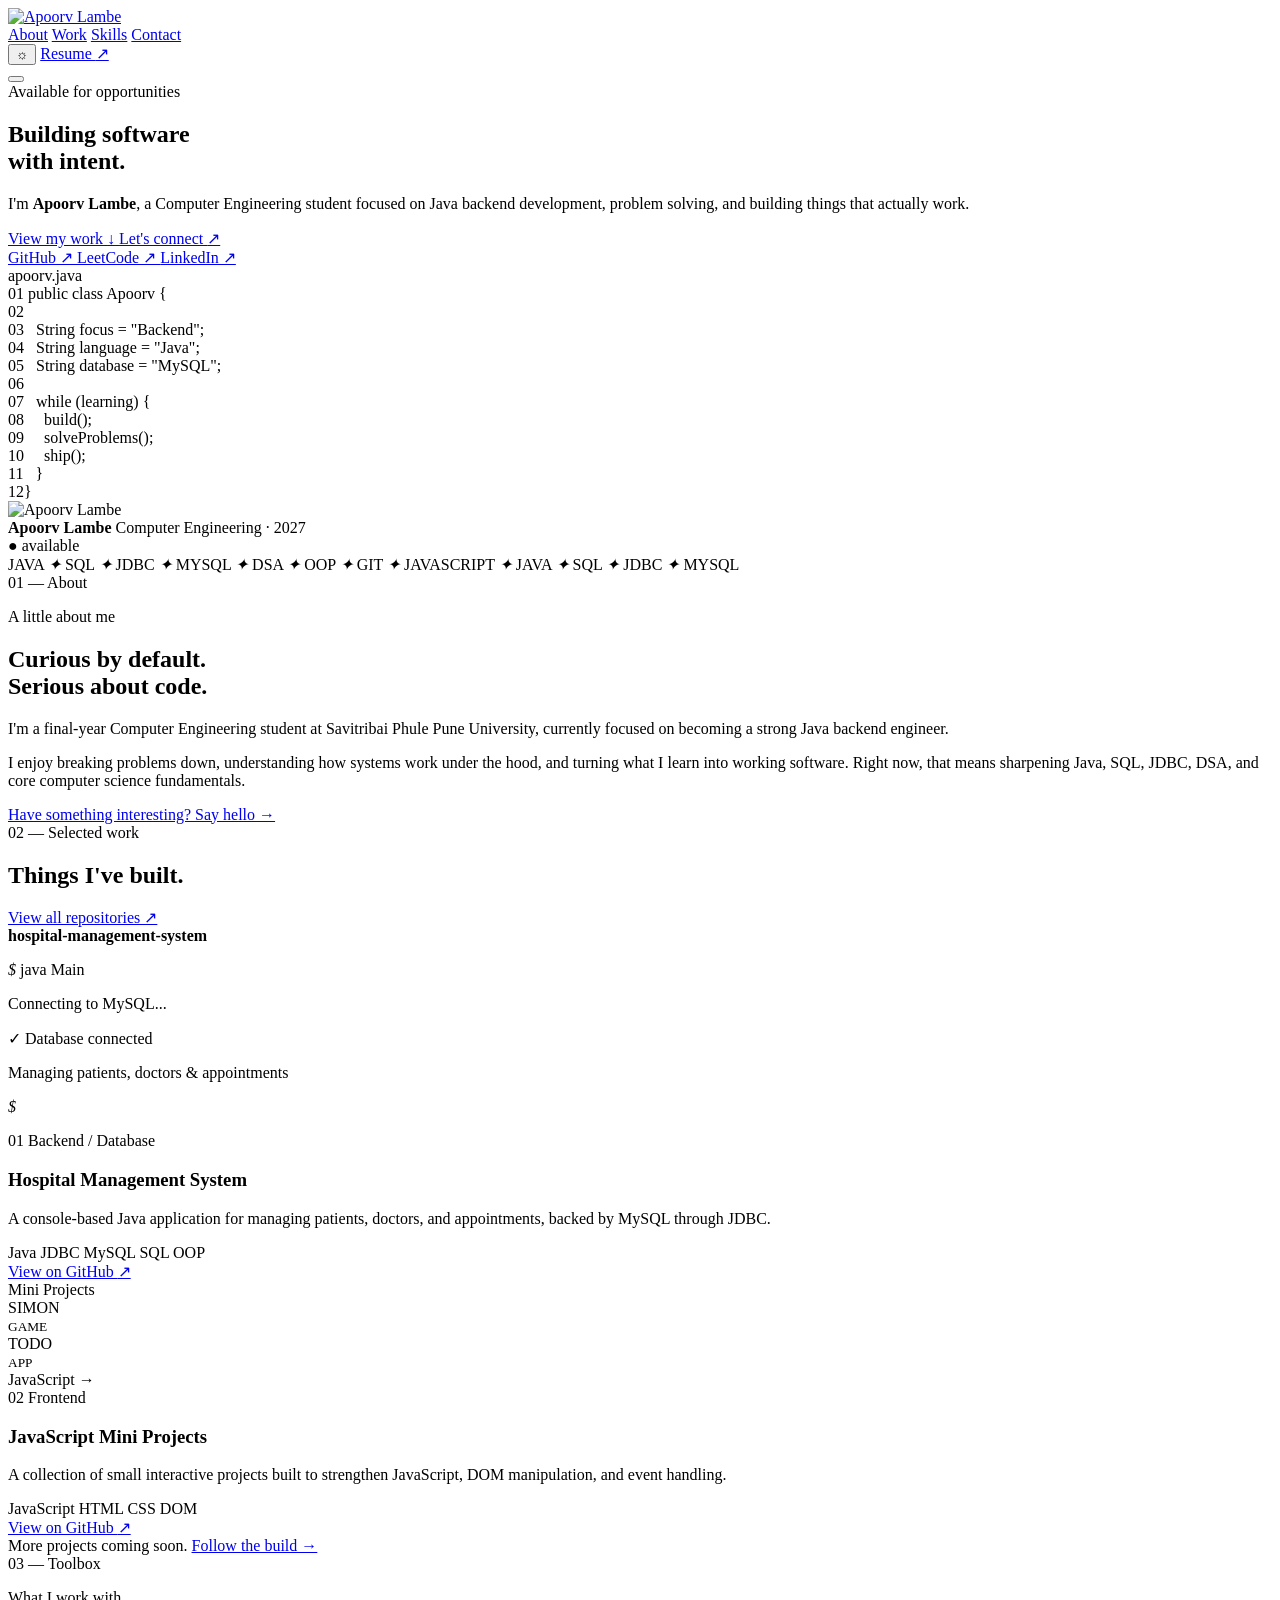
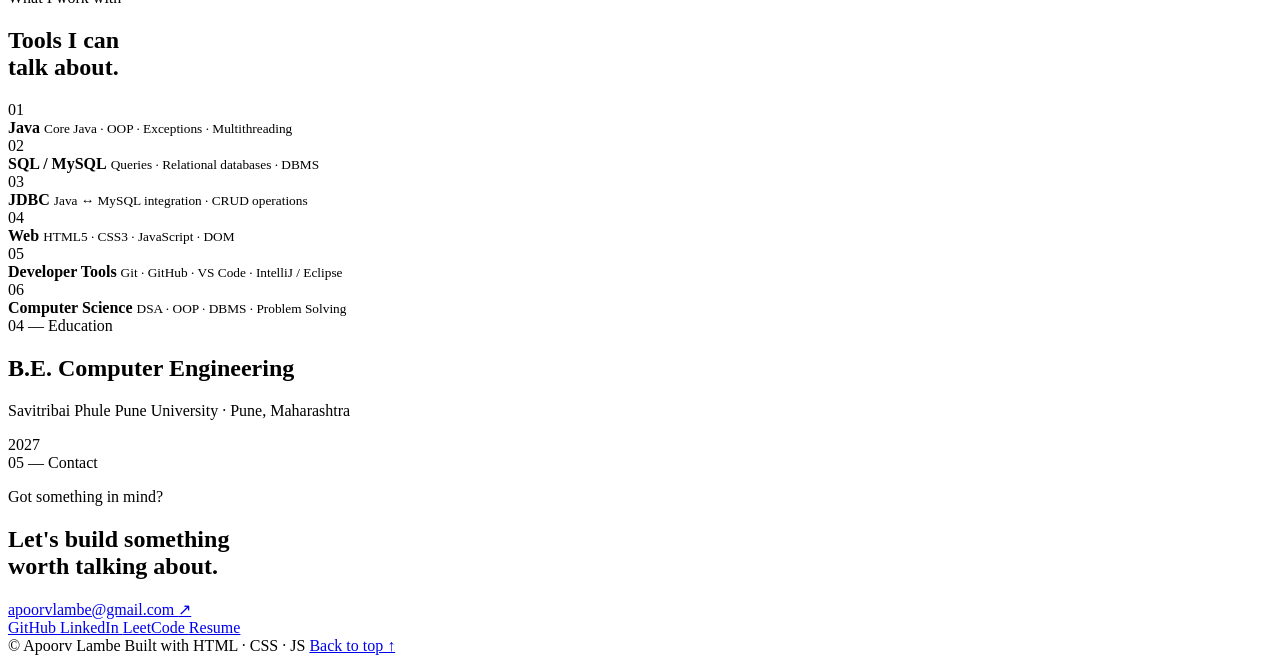
==== index.html @ 614ae0e7 "Create index.html for portfolio website" ====
<!DOCTYPE html>

<html lang="en">
<head>
  <meta charset="UTF-8">

<meta
name="viewport"
content="width=device-width, initial-scale=1.0"

>

<meta
name="description"
content="Apoorv Lambe — Computer Engineering student focused on Java backend development, problem solving, and building reliable software."

>

  <meta name="author" content="Apoorv Lambe">
  <meta name="theme-color" content="#09090b">

  <meta property="og:title" content="Apoorv Lambe — Java Backend Developer">
  <meta
    property="og:description"
    content="Computer Engineering student focused on Java backend development, problem solving, and building reliable software."
  >
  <meta property="og:type" content="website">
  <meta
    property="og:image"
    content="https://avatars.githubusercontent.com/u/231081180?v=4"
  >

  <link
  rel="icon"
  href="https://avatars.githubusercontent.com/u/231081180?v=4"
  type="image/png"
>

  <link rel="preconnect" href="https://fonts.googleapis.com">
  <link rel="preconnect" href="https://fonts.gstatic.com" crossorigin>

  <link
    href="https://fonts.googleapis.com/css2?family=DM+Mono:wght@400;500&family=Manrope:wght@400;500;600;700;800&display=swap"
    rel="stylesheet"
  >

  <link rel="stylesheet" href="style.css">

  <title>Apoorv Lambe — Java Backend Developer</title>
</head>

<body>
  <div class="noise" aria-hidden="true"></div>

  <!-- Navigation -->

  <header class="nav-wrap">
    <nav class="nav container" aria-label="Main navigation">


  <a
    class="logo"
    href="#top"
    aria-label="Apoorv Lambe home"
  >
    <img
  class="logo-mark"
  src="https://avatars.githubusercontent.com/u/231081180?v=4"
  alt="Apoorv Lambe"
>

  <div class="nav-links">
    <a href="#about">About</a>
    <a href="#work">Work</a>
    <a href="#skills">Skills</a>
    <a href="#contact">Contact</a>
  </div>

  <div class="nav-actions">
    <button
      class="theme-toggle"
      id="themeToggle"
      type="button"
      aria-label="Toggle theme"
      title="Toggle theme"
    >
      <span class="theme-icon" aria-hidden="true">☼</span>
    </button>

    <a
      class="nav-cta"
      href="Lambe Apoorv Resume.pdf"
      target="_blank"
      rel="noopener noreferrer"
    >
      Resume <span>↗</span>
    </a>
  </div>

  <button
    class="menu-toggle"
    id="menuToggle"
    type="button"
    aria-label="Open menu"
    aria-expanded="false"
    aria-controls="mobile-navigation"
  >
    <span></span>
    <span></span>
  </button>

</nav>


  </header>

  <main id="top">


<!-- Hero -->
<section class="hero container">

  <div class="hero-copy reveal">

    <div class="eyebrow">
      <span class="status-dot" aria-hidden="true"></span>
      Available for opportunities
    </div>

    <h1>
      Building software<br>
      <span>with intent.</span>
    </h1>

    <p class="hero-text">
      I'm <strong>Apoorv Lambe</strong>, a Computer Engineering student
      focused on Java backend development, problem solving, and building
      things that actually work.
    </p>

    <div class="hero-actions">
      <a class="btn btn-primary" href="#work">
        View my work <span>↓</span>
      </a>

      <a
        class="btn btn-ghost"
        href="mailto:apoorvlambe@gmail.com"
      >
        Let's connect <span>↗</span>
      </a>
    </div>

    <div class="quick-links">
      <a
        href="https://github.com/apoorv-gthub"
        target="_blank"
        rel="noopener noreferrer"
      >
        GitHub ↗
      </a>

      <a
        href="https://leetcode.com/u/hVmx0GTamp/"
        target="_blank"
        rel="noopener noreferrer"
      >
        LeetCode ↗
      </a>

      <a
        href="https://www.linkedin.com/in/apoorv-lambe-91b21b31a/"
        target="_blank"
        rel="noopener noreferrer"
      >
        LinkedIn ↗
      </a>
    </div>

  </div>

  <!-- Hero Visual -->
  <div class="hero-visual reveal reveal-delay">

    <div class="profile-card">

      <div class="card-top">
        <span class="window-dot"></span>
        <span class="window-dot"></span>
        <span class="window-dot"></span>

        <span class="mono tiny">apoorv.java</span>
      </div>

      <div class="code">
        <div>
          <span class="ln">01</span>
          <span class="purple">public class</span>
          <span class="blue">Apoorv</span> {
        </div>

        <div>
          <span class="ln">02</span>&nbsp;
        </div>

        <div>
          <span class="ln">03</span>
          &nbsp;&nbsp;<span class="purple">String</span>
          focus = <span class="green">"Backend"</span>;
        </div>

        <div>
          <span class="ln">04</span>
          &nbsp;&nbsp;<span class="purple">String</span>
          language = <span class="green">"Java"</span>;
        </div>

        <div>
          <span class="ln">05</span>
          &nbsp;&nbsp;<span class="purple">String</span>
          database = <span class="green">"MySQL"</span>;
        </div>

        <div>
          <span class="ln">06</span>&nbsp;
        </div>

        <div>
          <span class="ln">07</span>
          &nbsp;&nbsp;<span class="purple">while</span> (learning) {
        </div>

        <div>
          <span class="ln">08</span>
          &nbsp;&nbsp;&nbsp;&nbsp;build();
        </div>

        <div>
          <span class="ln">09</span>
          &nbsp;&nbsp;&nbsp;&nbsp;solveProblems();
        </div>

        <div>
          <span class="ln">10</span>
          &nbsp;&nbsp;&nbsp;&nbsp;ship();
        </div>

        <div>
          <span class="ln">11</span>
          &nbsp;&nbsp;}
        </div>

        <div>
          <span class="ln">12</span>}
        </div>
      </div>

      <div class="profile-bottom">

        <div class="mini-profile">

          <img
            class="photo-placeholder"
            src="https://avatars.githubusercontent.com/u/231081180?v=4"
            alt="Apoorv Lambe"
            width="42"
            height="42"
            loading="eager"
            decoding="async"
          >

          <div>
            <strong>Apoorv Lambe</strong>
            <span>Computer Engineering · 2027</span>
          </div>

        </div>

        <span class="available">● available</span>

      </div>

    </div>

    <div class="glow" aria-hidden="true"></div>

  </div>

</section>

<!-- Technology Ticker -->
<section class="ticker" aria-label="Technologies">

  <div class="ticker-track">
    
    <span></span>

    
    <span>JAVA</span>
    <i>✦</i>

    <span>SQL</span>
    <i>✦</i>

    <span>JDBC</span>
    <i>✦</i>

    <span>MYSQL</span>
    <i>✦</i>

    <span>DSA</span>
    <i>✦</i>

    <span>OOP</span>
    <i>✦</i>

    <span>GIT</span>
    <i>✦</i>

    <span>JAVASCRIPT</span>
    <i>✦</i>

    <span>JAVA</span>
    <i>✦</i>

    <span>SQL</span>
    <i>✦</i>

    <span>JDBC</span>
    <i>✦</i>

    <span>MYSQL</span>
  </div>

</section>

<!-- About -->
<section class="section container" id="about">

  <div class="section-label reveal">
    01 — About
  </div>

  <div class="about-grid">

    <div class="section-heading reveal">
      <p class="kicker">A little about me</p>

      <h2>
        Curious by default.<br>
        <span>Serious about code.</span>
      </h2>
    </div>

    <div class="about-copy reveal reveal-delay">

      <p>
        I'm a final-year Computer Engineering student at
        Savitribai Phule Pune University, currently focused on
        becoming a strong Java backend engineer.
      </p>

      <p>
        I enjoy breaking problems down, understanding how systems
        work under the hood, and turning what I learn into working
        software. Right now, that means sharpening Java, SQL,
        JDBC, DSA, and core computer science fundamentals.
      </p>

      <a
        class="text-link"
        href="mailto:apoorvlambe@gmail.com"
      >
        Have something interesting? Say hello →
      </a>

    </div>

  </div>

</section>

<!-- Work -->
<section class="section container" id="work">

  <div class="section-head reveal">

    <div>
      <div class="section-label">
        02 — Selected work
      </div>

      <h2>
        Things I've <span>built.</span>
      </h2>
    </div>

    <a
      class="text-link desktop-only"
      href="https://github.com/apoorv-gthub?tab=repositories"
      target="_blank"
      rel="noopener noreferrer"
    >
      View all repositories ↗
    </a>

  </div>

  <div class="projects-grid">

    <!-- Hospital Management System -->
    <article class="project-card project-main reveal">

      <div class="project-visual hospital-visual">

        <div class="terminal">

          <div class="terminal-bar">
            <span></span>
            <span></span>
            <span></span>
            <b>hospital-management-system</b>
          </div>

          <div class="terminal-body">
            <p><em>$</em> java Main</p>
            <p class="terminal-muted">
              Connecting to MySQL...
            </p>
            <p class="terminal-ok">
              ✓ Database connected
            </p>
            <p class="terminal-muted">
              Managing patients, doctors &amp; appointments
            </p>
            <p>
              <em>$</em>
              <span class="cursor"></span>
            </p>
          </div>

        </div>

      </div>

      <div class="project-content">

        <div class="project-meta">
          <span>01</span>
          <span>Backend / Database</span>
        </div>

        <h3>Hospital Management System</h3>

        <p>
          A console-based Java application for managing patients,
          doctors, and appointments, backed by MySQL through JDBC.
        </p>

        <div class="tags">
          <span>Java</span>
          <span>JDBC</span>
          <span>MySQL</span>
          <span>SQL</span>
          <span>OOP</span>
        </div>

        <a
          class="project-link"
          href="https://github.com/apoorv-gthub/hospital-management-system"
          target="_blank"
          rel="noopener noreferrer"
        >
          View on GitHub <span>↗</span>
        </a>

      </div>

    </article>

    <!-- JavaScript Mini Projects -->
    <article class="project-card project-secondary reveal reveal-delay">

      <div class="project-visual js-visual">

        <div class="browser">

          <div class="browser-bar">
            <span></span>
            <span></span>
            <span></span>
          </div>

          <div class="browser-content">

            <div class="fake-title">
              Mini Projects
            </div>

            <div class="fake-cards">

              <div class="fake-card">
                SIMON<br>
                <small>GAME</small>
              </div>

              <div class="fake-card">
                TODO<br>
                <small>APP</small>
              </div>

            </div>

            <div class="fake-button">
              JavaScript →
            </div>

          </div>

        </div>

      </div>

      <div class="project-content">

        <div class="project-meta">
          <span>02</span>
          <span>Frontend</span>
        </div>

        <h3>JavaScript Mini Projects</h3>

        <p>
          A collection of small interactive projects built to
          strengthen JavaScript, DOM manipulation, and event handling.
        </p>

        <div class="tags">
          <span>JavaScript</span>
          <span>HTML</span>
          <span>CSS</span>
          <span>DOM</span>
        </div>

        <a
          class="project-link"
          href="https://github.com/apoorv-gthub/Mini-projects"
          target="_blank"
          rel="noopener noreferrer"
        >
          View on GitHub <span>↗</span>
        </a>

      </div>

    </article>

  </div>

  <div class="more-projects reveal">
    <span>More projects coming soon.</span>

    <a
      href="https://github.com/apoorv-gthub"
      target="_blank"
      rel="noopener noreferrer"
    >
      Follow the build →
    </a>
  </div>

</section>

<!-- Skills -->
<section class="section container" id="skills">

  <div class="section-label reveal">
    03 — Toolbox
  </div>

  <div class="skills-layout">

    <div class="section-heading reveal">

      <p class="kicker">
        What I work with
      </p>

      <h2>
        Tools I can<br>
        <span>talk about.</span>
      </h2>

    </div>

    <div class="skills-list reveal reveal-delay">

      <div class="skill-row">
        <span class="skill-number">01</span>

        <div>
          <strong>Java</strong>
          <small>
            Core Java · OOP · Exceptions · Multithreading
          </small>
        </div>
      </div>

      <div class="skill-row">
        <span class="skill-number">02</span>

        <div>
          <strong>SQL / MySQL</strong>
          <small>
            Queries · Relational databases · DBMS
          </small>
        </div>
      </div>

      <div class="skill-row">
        <span class="skill-number">03</span>

        <div>
          <strong>JDBC</strong>
          <small>
            Java ↔ MySQL integration · CRUD operations
          </small>
        </div>
      </div>

      <div class="skill-row">
        <span class="skill-number">04</span>

        <div>
          <strong>Web</strong>
          <small>
            HTML5 · CSS3 · JavaScript · DOM
          </small>
        </div>
      </div>

      <div class="skill-row">
        <span class="skill-number">05</span>

        <div>
          <strong>Developer Tools</strong>
          <small>
            Git · GitHub · VS Code · IntelliJ / Eclipse
          </small>
        </div>
      </div>

      <div class="skill-row">
        <span class="skill-number">06</span>

        <div>
          <strong>Computer Science</strong>
          <small>
            DSA · OOP · DBMS · Problem Solving
          </small>
        </div>
      </div>

    </div>

  </div>

</section>

<!-- Education -->
<section class="section education-section container">

  <div class="education-card reveal">

    <div>

      <div class="section-label">
        04 — Education
      </div>

      <h2>
        B.E. Computer Engineering
      </h2>

      <p>
        Savitribai Phule Pune University · Pune, Maharashtra
      </p>

    </div>

    <div class="year">
      2027
    </div>

  </div>

</section>

<!-- Contact -->
<section class="contact-section" id="contact">

  <div class="contact-inner container reveal">

    <div class="section-label">
      05 — Contact
    </div>

    <p class="kicker">
      Got something in mind?
    </p>

    <h2>
      Let's build something<br>
      <span>worth talking about.</span>
    </h2>

    <a
      class="contact-email"
      href="mailto:apoorvlambe@gmail.com"
    >
      apoorvlambe@gmail.com <span>↗</span>
    </a>

    <div class="socials">

      <a
        href="https://github.com/apoorv-gthub"
        target="_blank"
        rel="noopener noreferrer"
      >
        GitHub
      </a>

      <a
        href="https://www.linkedin.com/in/apoorv-lambe-91b21b31a/"
        target="_blank"
        rel="noopener noreferrer"
      >
        LinkedIn
      </a>

      <a
        href="https://leetcode.com/u/hVmx0GTamp/"
        target="_blank"
        rel="noopener noreferrer"
      >
        LeetCode
      </a>

      <a
        href="Lambe Apoorv Resume.pdf"
        target="_blank"
        rel="noopener noreferrer"
      >
        Resume
      </a>

    </div>

  </div>

</section>


  </main>

  <!-- Footer -->

  <footer class="footer container">


<span>
  © <span id="year"></span> Apoorv Lambe
</span>

<span class="mono">
  Built with HTML · CSS · JS
</span>

<a href="#top">
  Back to top ↑
</a>


  </footer>

  <script src="script.js"></script>

</body>
</html>
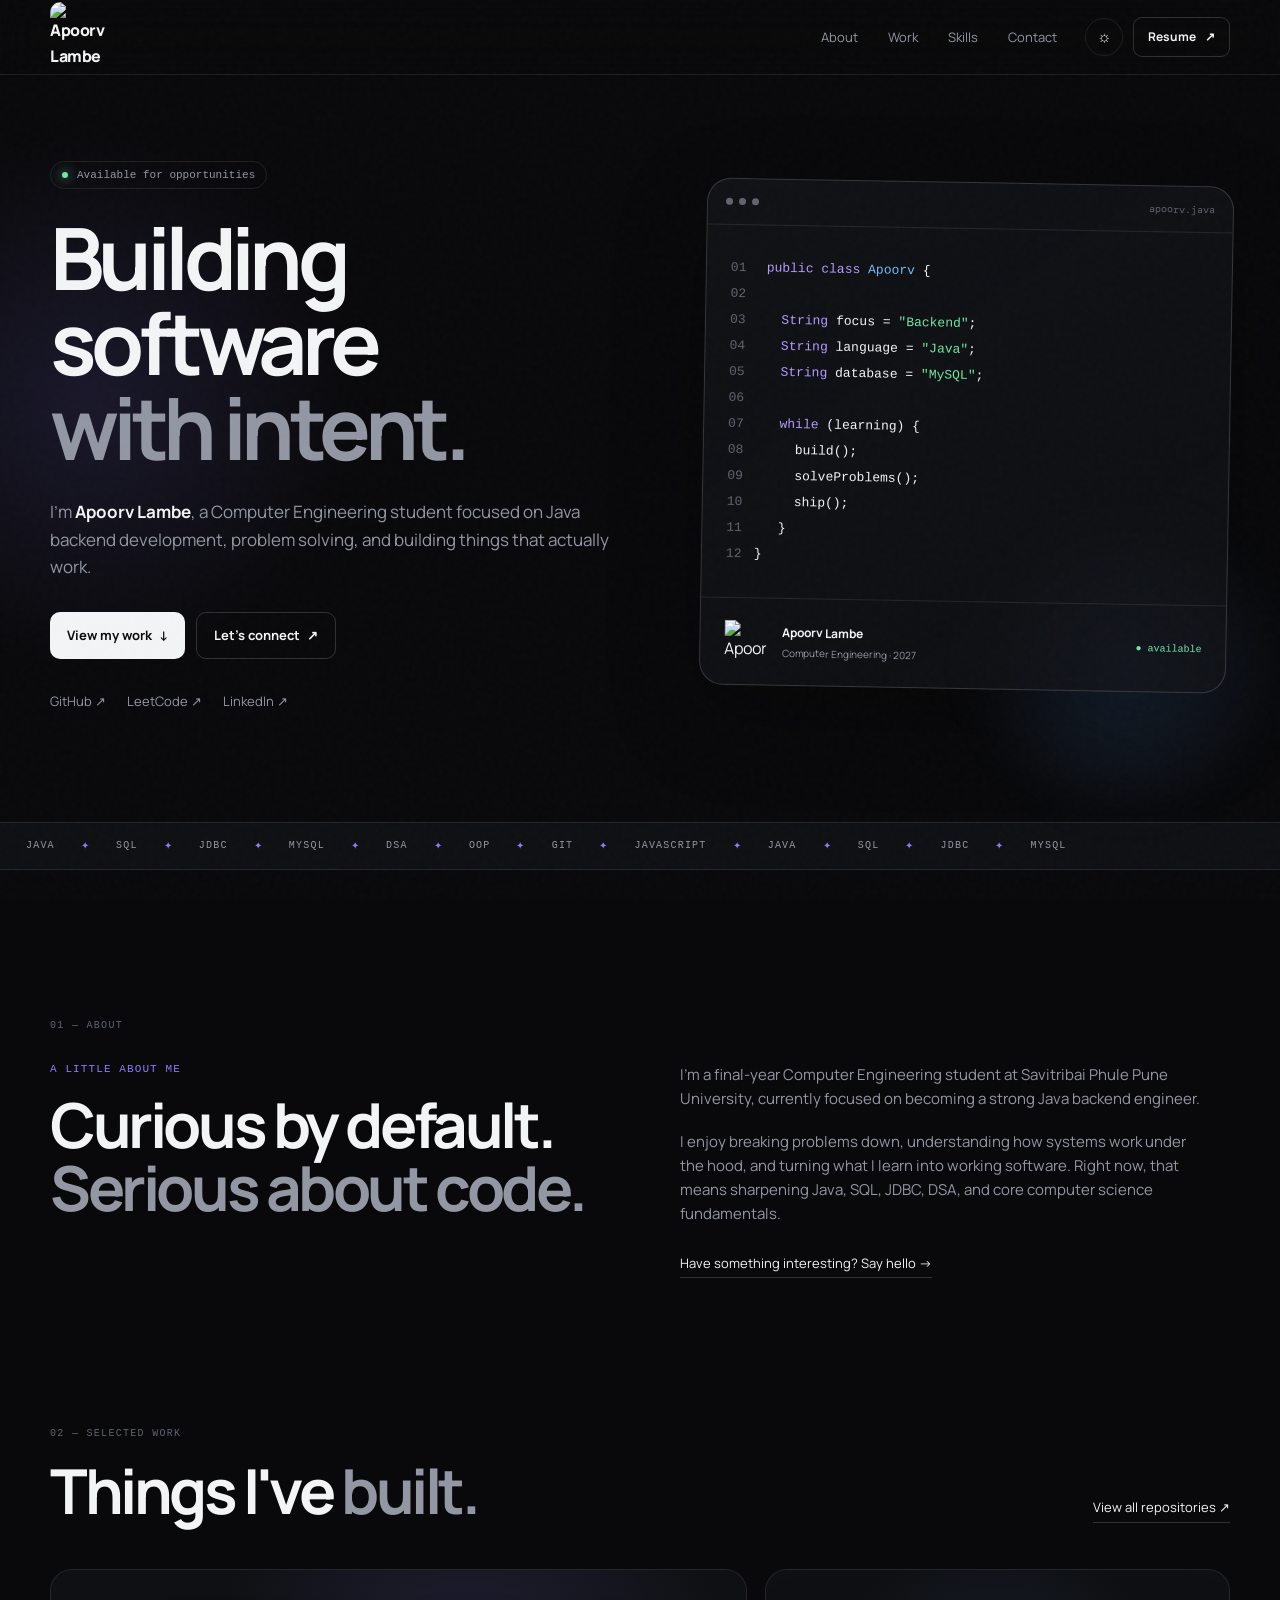
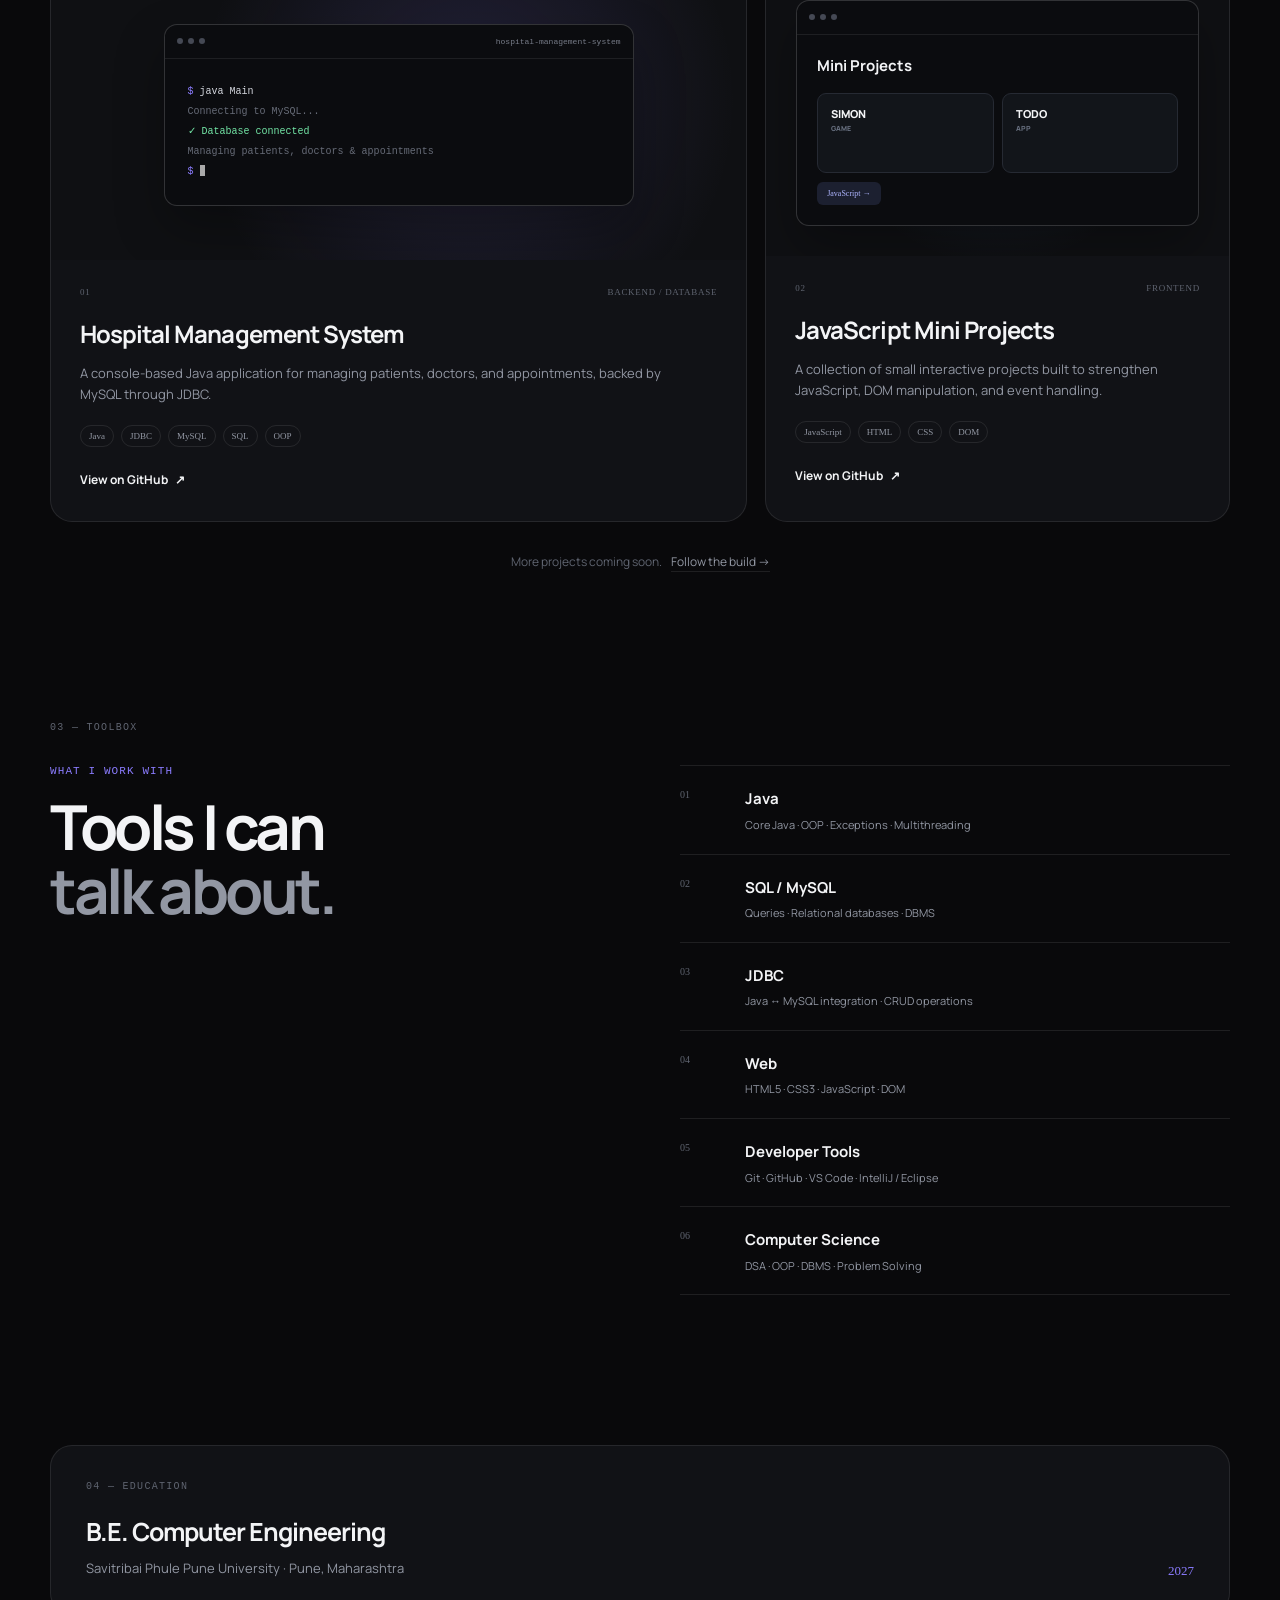
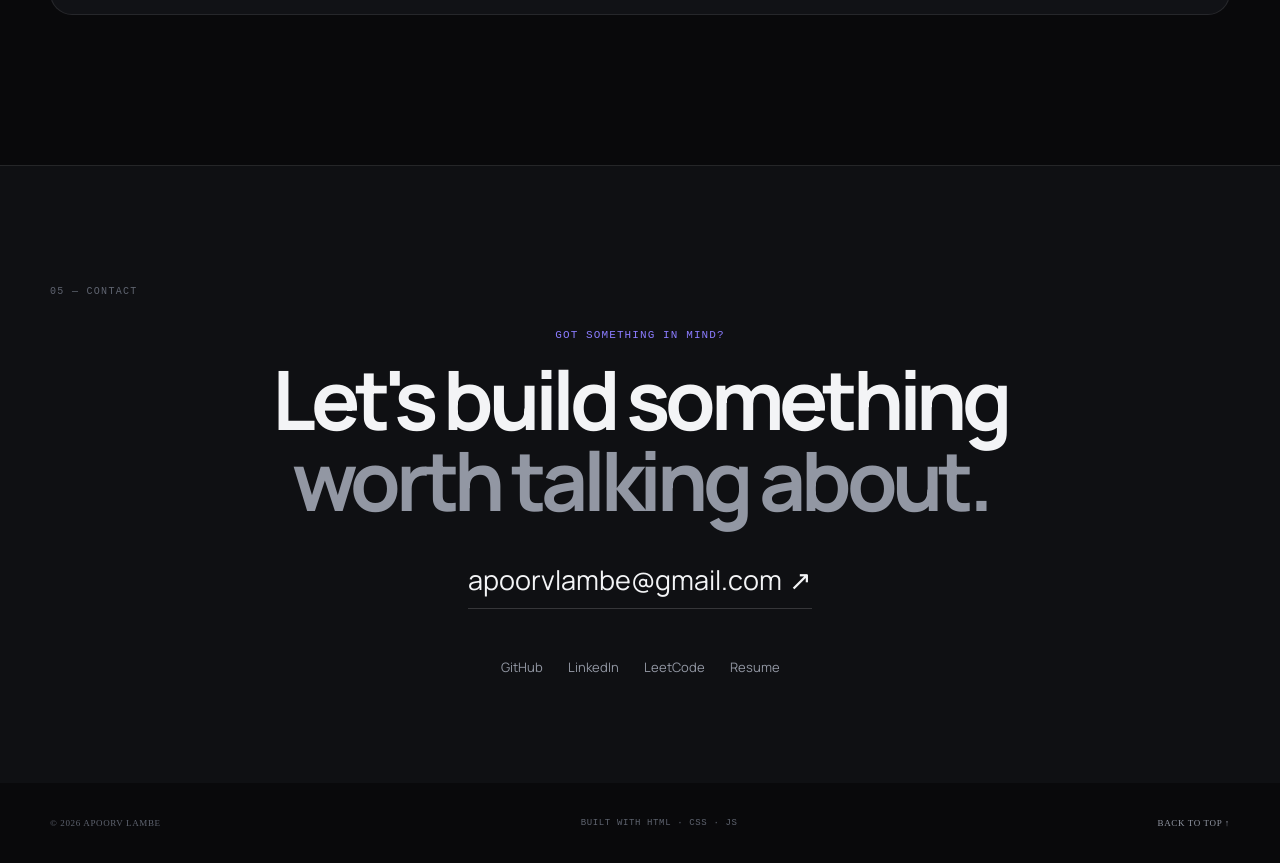
==== commit 47934d4a: "Optimized Header" ====
--- a/index.html
+++ b/index.html
@@ -4,38 +4,46 @@
 <head>
   <meta charset="UTF-8">
 
-<meta
-name="viewport"
-content="width=device-width, initial-scale=1.0"
-
->
-
-<meta
-name="description"
-content="Apoorv Lambe — Computer Engineering student focused on Java backend development, problem solving, and building reliable software."
-
->
+  <meta
+    name="viewport"
+    content="width=device-width, initial-scale=1.0"
+  >
+
+  <title>Apoorv Lambe | Java Backend Developer</title>
+
+  <meta
+    name="description"
+    content="Apoorv Lambe is a Computer Engineering student and Java backend developer building reliable software with Java, SQL, JDBC and web technologies."
+  >
 
   <meta name="author" content="Apoorv Lambe">
+  <meta name="robots" content="index, follow">
   <meta name="theme-color" content="#09090b">
 
-  <meta property="og:title" content="Apoorv Lambe — Java Backend Developer">
+  <!-- Open Graph -->
+  <meta property="og:title" content="Apoorv Lambe | Java Backend Developer">
   <meta
     property="og:description"
-    content="Computer Engineering student focused on Java backend development, problem solving, and building reliable software."
+    content="Portfolio of Apoorv Lambe — Computer Engineering student and Java backend developer."
   >
   <meta property="og:type" content="website">
+  <meta
+    property="og:url"
+    content="https://apoorv-gthub.github.io/Portfolio/"
+  >
   <meta
     property="og:image"
     content="https://avatars.githubusercontent.com/u/231081180?v=4"
   >
 
+  <!-- Favicon -->
   <link
-  rel="icon"
-  href="https://avatars.githubusercontent.com/u/231081180?v=4"
-  type="image/png"
->
-
+    rel="icon"
+    href="https://avatars.githubusercontent.com/u/231081180?v=4"
+    type="image/png"
+  >
+
+  <!-- Fonts -->
   <link rel="preconnect" href="https://fonts.googleapis.com">
   <link rel="preconnect" href="https://fonts.gstatic.com" crossorigin>
 
@@ -45,8 +53,6 @@
   >
 
   <link rel="stylesheet" href="style.css">
-
-  <title>Apoorv Lambe — Java Backend Developer</title>
 </head>
 
 <body>
--- a/style.css
+++ b/style.css
@@ -0,0 +1,335 @@
+:root {
+  --bg: #09090b;
+  --bg-soft: #0f1013;
+  --card: #111216;
+  --card-hover: #15171c;
+  --text: #f3f4f6;
+  --muted: #9297a3;
+  --faint: #5f6470;
+  --line: rgba(255,255,255,.09);
+  --line-strong: rgba(255,255,255,.16);
+  --accent: #8b7cff;
+  --accent-2: #62a7ff;
+  --green: #73e6a6;
+  --max: 1180px;
+  --radius: 22px;
+}
+
+[data-theme="light"] {
+  --bg: #f5f5f3;
+  --bg-soft: #ededeb;
+  --card: #ffffff;
+  --card-hover: #fafafa;
+  --text: #111216;
+  --muted: #646873;
+  --faint: #90949e;
+  --line: rgba(0,0,0,.09);
+  --line-strong: rgba(0,0,0,.16);
+  --accent: #6253df;
+  --accent-2: #2673d7;
+  --green: #16864d;
+}
+
+* { box-sizing: border-box; margin: 0; padding: 0; }
+
+html { scroll-behavior: smooth; }
+
+body {
+  background: var(--bg);
+  color: var(--text);
+  font-family: "Manrope", sans-serif;
+  line-height: 1.6;
+  overflow-x: hidden;
+  transition: background .25s ease, color .25s ease;
+}
+
+a { color: inherit; text-decoration: none; }
+
+button { font: inherit; }
+
+.container {
+  width: min(calc(100% - 48px), var(--max));
+  margin-inline: auto;
+}
+
+.noise {
+  position: fixed;
+  inset: 0;
+  pointer-events: none;
+  opacity: .025;
+  z-index: 100;
+  background-image: url("data:image/svg+xml,%3Csvg viewBox='0 0 180 180' xmlns='http://www.w3.org/2000/svg'%3E%3Cfilter id='n'%3E%3CfeTurbulence type='fractalNoise' baseFrequency='.9' numOctaves='4' stitchTiles='stitch'/%3E%3C/filter%3E%3Crect width='100%25' height='100%25' filter='url(%23n)' opacity='.8'/%3E%3C/svg%3E");
+}
+
+.mono { font-family: "DM Mono", monospace; }
+.muted { color: var(--muted); }
+
+.nav-wrap {
+  position: fixed;
+  top: 0; left: 0; right: 0;
+  z-index: 50;
+  background: color-mix(in srgb, var(--bg) 78%, transparent);
+  backdrop-filter: blur(18px);
+  border-bottom: 1px solid var(--line);
+}
+
+.nav {
+  min-height: 74px;
+  display: flex;
+  align-items: center;
+  justify-content: space-between;
+}
+
+.logo { display: flex; align-items: center; gap: 10px; font-weight: 800; letter-spacing: -.03em; }
+.logo-mark {
+  width: 70px;
+  height: 70px;
+  border-radius: 11px;
+  object-fit: cover;
+  display: block;
+  flex-shrink: 0;
+}
+
+.nav-links { display: flex; gap: 30px; margin-left: auto; margin-right: 28px; }
+.nav-links a, .quick-links a, .socials a { color: var(--muted); font-size: 13px; transition: color .2s ease; }
+.nav-links a:hover, .quick-links a:hover, .socials a:hover { color: var(--text); }
+
+.nav-actions { display: flex; gap: 10px; align-items: center; }
+.theme-toggle {
+  width: 38px; height: 38px; border: 1px solid var(--line);
+  background: transparent; color: var(--text); border-radius: 50%;
+  cursor: pointer;
+}
+.nav-cta {
+  border: 1px solid var(--line-strong);
+  padding: 9px 14px; border-radius: 9px;
+  font-size: 12px; font-weight: 700;
+}
+.nav-cta span, .btn span, .project-link span, .contact-email span { margin-left: 7px; }
+
+.menu-toggle { display: none; background: none; border: 0; color: var(--text); }
+.menu-toggle span { display: block; width: 22px; height: 1px; background: var(--text); margin: 5px; }
+
+.hero {
+  min-height: 780px;
+  padding-top: 160px;
+  padding-bottom: 110px;
+  display: grid;
+  grid-template-columns: 1.05fr .95fr;
+  gap: 70px;
+  align-items: center;
+  position: relative;
+}
+
+.hero::before {
+  content: "";
+  position: absolute;
+  width: 560px; height: 560px;
+  left: -240px; top: 120px;
+  background: radial-gradient(circle, rgba(139,124,255,.13), transparent 68%);
+  pointer-events: none;
+}
+
+.eyebrow {
+  display: inline-flex; align-items: center; gap: 9px;
+  border: 1px solid var(--line);
+  padding: 7px 11px; border-radius: 999px;
+  font: 500 11px "DM Mono", monospace;
+  color: var(--muted);
+  margin-bottom: 26px;
+}
+.status-dot { width: 6px; height: 6px; border-radius: 50%; background: var(--green); box-shadow: 0 0 12px var(--green); }
+
+h1 {
+  font-size: clamp(52px, 7vw, 86px);
+  line-height: .99;
+  letter-spacing: -.065em;
+  max-width: 800px;
+}
+h1 span, h2 span { color: var(--muted); }
+
+.hero-text {
+  max-width: 600px;
+  color: var(--muted);
+  font-size: 17px;
+  margin-top: 28px;
+}
+.hero-text strong { color: var(--text); }
+
+.hero-actions { display: flex; gap: 11px; margin-top: 32px; }
+.btn {
+  display: inline-flex; align-items: center; justify-content: center;
+  padding: 12px 17px; border-radius: 10px; font-size: 13px; font-weight: 700;
+  transition: transform .2s ease, background .2s ease, border .2s ease;
+}
+.btn:hover { transform: translateY(-2px); }
+.btn-primary { background: var(--text); color: var(--bg); }
+.btn-ghost { border: 1px solid var(--line-strong); }
+.btn-ghost:hover { border-color: var(--accent); }
+
+.quick-links { display: flex; gap: 21px; margin-top: 32px; }
+
+.hero-visual { position: relative; }
+.profile-card {
+  position: relative; z-index: 2;
+  border: 1px solid var(--line-strong);
+  background: linear-gradient(145deg, var(--card), color-mix(in srgb, var(--card) 70%, transparent));
+  border-radius: 24px; overflow: hidden;
+  box-shadow: 0 30px 90px rgba(0,0,0,.3);
+  transform: rotate(1deg);
+}
+.card-top {
+  height: 46px; border-bottom: 1px solid var(--line);
+  display: flex; align-items: center; gap: 6px; padding: 0 18px;
+}
+.window-dot { width: 7px; height: 7px; border-radius: 50%; background: var(--faint); }
+.card-top .tiny { margin-left: auto; color: var(--faint); font-size: 10px; }
+.code { padding: 30px 24px; font: 500 13px/2 "DM Mono", monospace; color: var(--text); }
+.ln { color: var(--faint); display: inline-block; width: 28px; user-select: none; }
+.purple { color: #b49cff; }
+.blue { color: #74b8ff; }
+.green { color: var(--green); }
+.profile-bottom {
+  border-top: 1px solid var(--line);
+  padding: 22px 24px;
+  display: flex;
+  justify-content: space-between;
+  align-items: center;
+}
+
+.mini-profile {
+  display: flex;
+  align-items: center;
+  gap: 16px;
+}
+.mini-profile strong { display: block; font-size: 12px; }
+.mini-profile span { display: block; font-size: 10px; color: var(--muted); margin-top: 2px; }
+.available { color: var(--green); font: 500 10px "DM Mono", monospace; }
+.glow { position: absolute; width: 70%; height: 60%; background: radial-gradient(circle, rgba(98,167,255,.18), transparent 68%); filter: blur(20px); right: -15%; bottom: -25%; }
+
+.ticker { overflow: hidden; border-block: 1px solid var(--line); background: var(--bg-soft); }
+.ticker-track { min-width: max-content; display: flex; align-items: center; gap: 26px; padding: 17px 0; animation: ticker 30s linear infinite; font: 500 10px "DM Mono", monospace; color: var(--muted); letter-spacing: .12em; }
+.ticker-track i { color: var(--accent); font-style: normal; }
+@keyframes ticker { to { transform: translateX(-25%); } }
+
+.section { padding-top: 150px; }
+.section-label { font: 500 10px "DM Mono", monospace; letter-spacing: .13em; color: var(--faint); text-transform: uppercase; margin-bottom: 32px; }
+.section-heading h2, .section-head h2 {
+  font-size: clamp(38px, 5vw, 62px); line-height: 1.02; letter-spacing: -.055em;
+}
+.kicker { color: var(--accent); font: 500 11px "DM Mono", monospace; text-transform: uppercase; letter-spacing: .1em; margin-bottom: 18px; }
+
+.about-grid, .skills-layout { display: grid; grid-template-columns: 1fr 1fr; gap: 80px; }
+.about-copy { max-width: 530px; color: var(--muted); font-size: 15px; }
+.about-copy p + p { margin-top: 19px; }
+.text-link { display: inline-block; margin-top: 27px; color: var(--text); font-size: 13px; border-bottom: 1px solid var(--line-strong); padding-bottom: 4px; }
+
+.section-head { display: flex; align-items: end; justify-content: space-between; margin-bottom: 46px; }
+.section-head .section-label { margin-bottom: 20px; }
+
+.projects-grid { display: grid; grid-template-columns: 1.35fr .9fr; gap: 18px; align-items: stretch; }
+.project-card { border: 1px solid var(--line); border-radius: var(--radius); overflow: hidden; background: var(--card); transition: transform .3s ease, border .3s ease, background .3s ease; }
+.project-card:hover { transform: translateY(-5px); border-color: var(--line-strong); background: var(--card-hover); }
+.project-main { display: grid; grid-template-rows: auto 1fr; }
+.project-visual { min-height: 290px; padding: 30px; display: grid; place-items: center; overflow: hidden; }
+.hospital-visual { background: radial-gradient(circle at 60% 45%, rgba(139,124,255,.16), transparent 60%), var(--bg-soft); }
+.js-visual { background: radial-gradient(circle at 50% 45%, rgba(98,167,255,.12), transparent 60%), var(--bg-soft); min-height: 240px; }
+.terminal, .browser { width: min(100%, 470px); border: 1px solid var(--line-strong); border-radius: 13px; background: #0b0c0f; box-shadow: 0 22px 50px rgba(0,0,0,.28); overflow: hidden; }
+.terminal-bar, .browser-bar { height: 34px; display: flex; align-items: center; gap: 5px; padding: 0 12px; border-bottom: 1px solid rgba(255,255,255,.08); }
+.terminal-bar span, .browser-bar span { width: 6px; height: 6px; border-radius: 50%; background: #454954; }
+.terminal-bar b { font: 500 8px "DM Mono", monospace; color: #777c88; margin-left: auto; }
+.terminal-body { padding: 23px; font: 500 10px/2 "DM Mono", monospace; color: #d5d8df; }
+.terminal-body em { color: var(--accent); font-style: normal; }
+.terminal-muted { color: #666b77; }
+.terminal-ok { color: var(--green); }
+.cursor { display: inline-block; width: 5px; height: 11px; vertical-align: middle; background: #aaa; animation: blink 1s infinite; }
+@keyframes blink { 50% { opacity: 0; } }
+
+.browser-content { padding: 20px; }
+.fake-title { font: 700 15px "Manrope"; margin-bottom: 17px; }
+.fake-cards { display: grid; grid-template-columns: 1fr 1fr; gap: 8px; }
+.fake-card { min-height: 80px; border: 1px solid #262a33; background: #12151a; border-radius: 9px; padding: 13px; font: 800 11px/1.2 "Manrope"; }
+.fake-card small { color: #687080; font-size: 7px; }
+.fake-button { margin-top: 9px; display: inline-block; padding: 7px 10px; background: #1c2030; border-radius: 6px; color: #aeb5ff; font: 500 8px "DM Mono"; }
+
+.project-content { padding: 27px 29px 30px; }
+.project-meta { display: flex; justify-content: space-between; color: var(--faint); font: 500 9px "DM Mono"; text-transform: uppercase; letter-spacing: .08em; }
+.project-content h3 { font-size: 24px; letter-spacing: -.04em; margin: 18px 0 10px; }
+.project-content p { color: var(--muted); font-size: 13px; max-width: 610px; }
+.tags { display: flex; flex-wrap: wrap; gap: 7px; margin-top: 20px; }
+.tags span { border: 1px solid var(--line); border-radius: 999px; padding: 5px 8px; color: var(--muted); font: 500 9px "DM Mono"; }
+.project-link { display: inline-flex; margin-top: 23px; color: var(--text); font-size: 12px; font-weight: 700; }
+.more-projects { display: flex; justify-content: center; gap: 9px; color: var(--faint); font-size: 12px; margin-top: 30px; }
+.more-projects a { color: var(--muted); border-bottom: 1px solid var(--line); }
+
+.skills-layout { align-items: start; }
+.skills-list { border-top: 1px solid var(--line); }
+.skill-row { display: grid; grid-template-columns: 50px 1fr; gap: 15px; padding: 20px 0; border-bottom: 1px solid var(--line); }
+.skill-number { color: var(--faint); font: 500 10px "DM Mono"; padding-top: 3px; }
+.skill-row strong { font-size: 15px; }
+.skill-row small { display: block; color: var(--muted); font-size: 11px; margin-top: 4px; }
+
+.education-section { padding-bottom: 150px; }
+.education-card { border: 1px solid var(--line); border-radius: var(--radius); padding: 35px; display: flex; justify-content: space-between; align-items: end; background: var(--card); }
+.education-card .section-label { margin-bottom: 20px; }
+.education-card h2 { font-size: 25px; letter-spacing: -.04em; }
+.education-card p { color: var(--muted); font-size: 13px; margin-top: 6px; }
+.year { font: 500 13px "DM Mono"; color: var(--accent); }
+
+.contact-section { border-top: 1px solid var(--line); padding: 120px 0 105px; background: var(--bg-soft); }
+.contact-inner { text-align: center; }
+.contact-inner .section-label { text-align: left; }
+.contact-inner h2 { font-size: clamp(43px, 7vw, 82px); line-height: .98; letter-spacing: -.065em; }
+.contact-email { display: inline-flex; align-items: center; margin-top: 38px; font-size: clamp(18px, 3vw, 27px); border-bottom: 1px solid var(--line-strong); padding-bottom: 7px; }
+.socials { display: flex; justify-content: center; gap: 25px; margin-top: 48px; }
+
+.footer { min-height: 80px; display: flex; align-items: center; justify-content: space-between; color: var(--faint); font: 500 9px "DM Mono"; text-transform: uppercase; letter-spacing: .07em; }
+.footer a { color: var(--muted); }
+
+.reveal { opacity: 0; transform: translateY(22px); transition: opacity .7s ease, transform .7s ease; }
+.reveal.visible { opacity: 1; transform: translateY(0); }
+.reveal-delay { transition-delay: .12s; }
+
+@media (max-width: 900px) {
+  .hero { grid-template-columns: 1fr; padding-top: 135px; min-height: auto; gap: 55px; }
+  .hero-visual { max-width: 650px; }
+  .about-grid, .skills-layout { grid-template-columns: 1fr; gap: 45px; }
+  .projects-grid { grid-template-columns: 1fr; }
+  .project-secondary .project-visual { min-height: 280px; }
+}
+
+@media (max-width: 680px) {
+  .container { width: min(calc(100% - 30px), var(--max)); }
+  .nav-links, .nav-actions { display: none; }
+  .menu-toggle { display: block; }
+  .nav.open .nav-links {
+    display: flex; position: absolute; top: 74px; left: 15px; right: 15px;
+    flex-direction: column; gap: 0; padding: 8px;
+    background: var(--card); border: 1px solid var(--line); border-radius: 13px;
+  }
+  .nav.open .nav-links a { padding: 12px; }
+  .nav.open .nav-actions { display: flex; position: absolute; top: 74px; right: 25px; transform: translateY(195px); }
+  .hero { padding-top: 120px; padding-bottom: 80px; }
+  h1 { font-size: clamp(46px, 15vw, 68px); }
+  .hero-text { font-size: 15px; }
+  .hero-actions { flex-wrap: wrap; }
+  .profile-card { transform: none; }
+  .code { font-size: 10px; padding: 22px 12px; overflow-x: auto; }
+  .ln { width: 22px; }
+  .section { padding-top: 105px; }
+  .section-head { align-items: start; flex-direction: column; gap: 20px; }
+  .desktop-only { display: none; }
+  .project-visual { min-height: 230px; padding: 20px; }
+  .project-content { padding: 23px 21px 25px; }
+  .project-content h3 { font-size: 21px; }
+  .education-section { padding-bottom: 105px; }
+  .education-card { padding: 25px; align-items: start; flex-direction: column; gap: 25px; }
+  .footer { padding: 22px 0; min-height: 100px; flex-wrap: wrap; gap: 15px; }
+  .contact-section { padding: 100px 0 85px; }
+  .socials { gap: 16px; flex-wrap: wrap; }
+}
+
+@media (prefers-reduced-motion: reduce) {
+  html { scroll-behavior: auto; }
+  *, *::before, *::after { animation-duration: .001ms !important; transition-duration: .001ms !important; }
+}
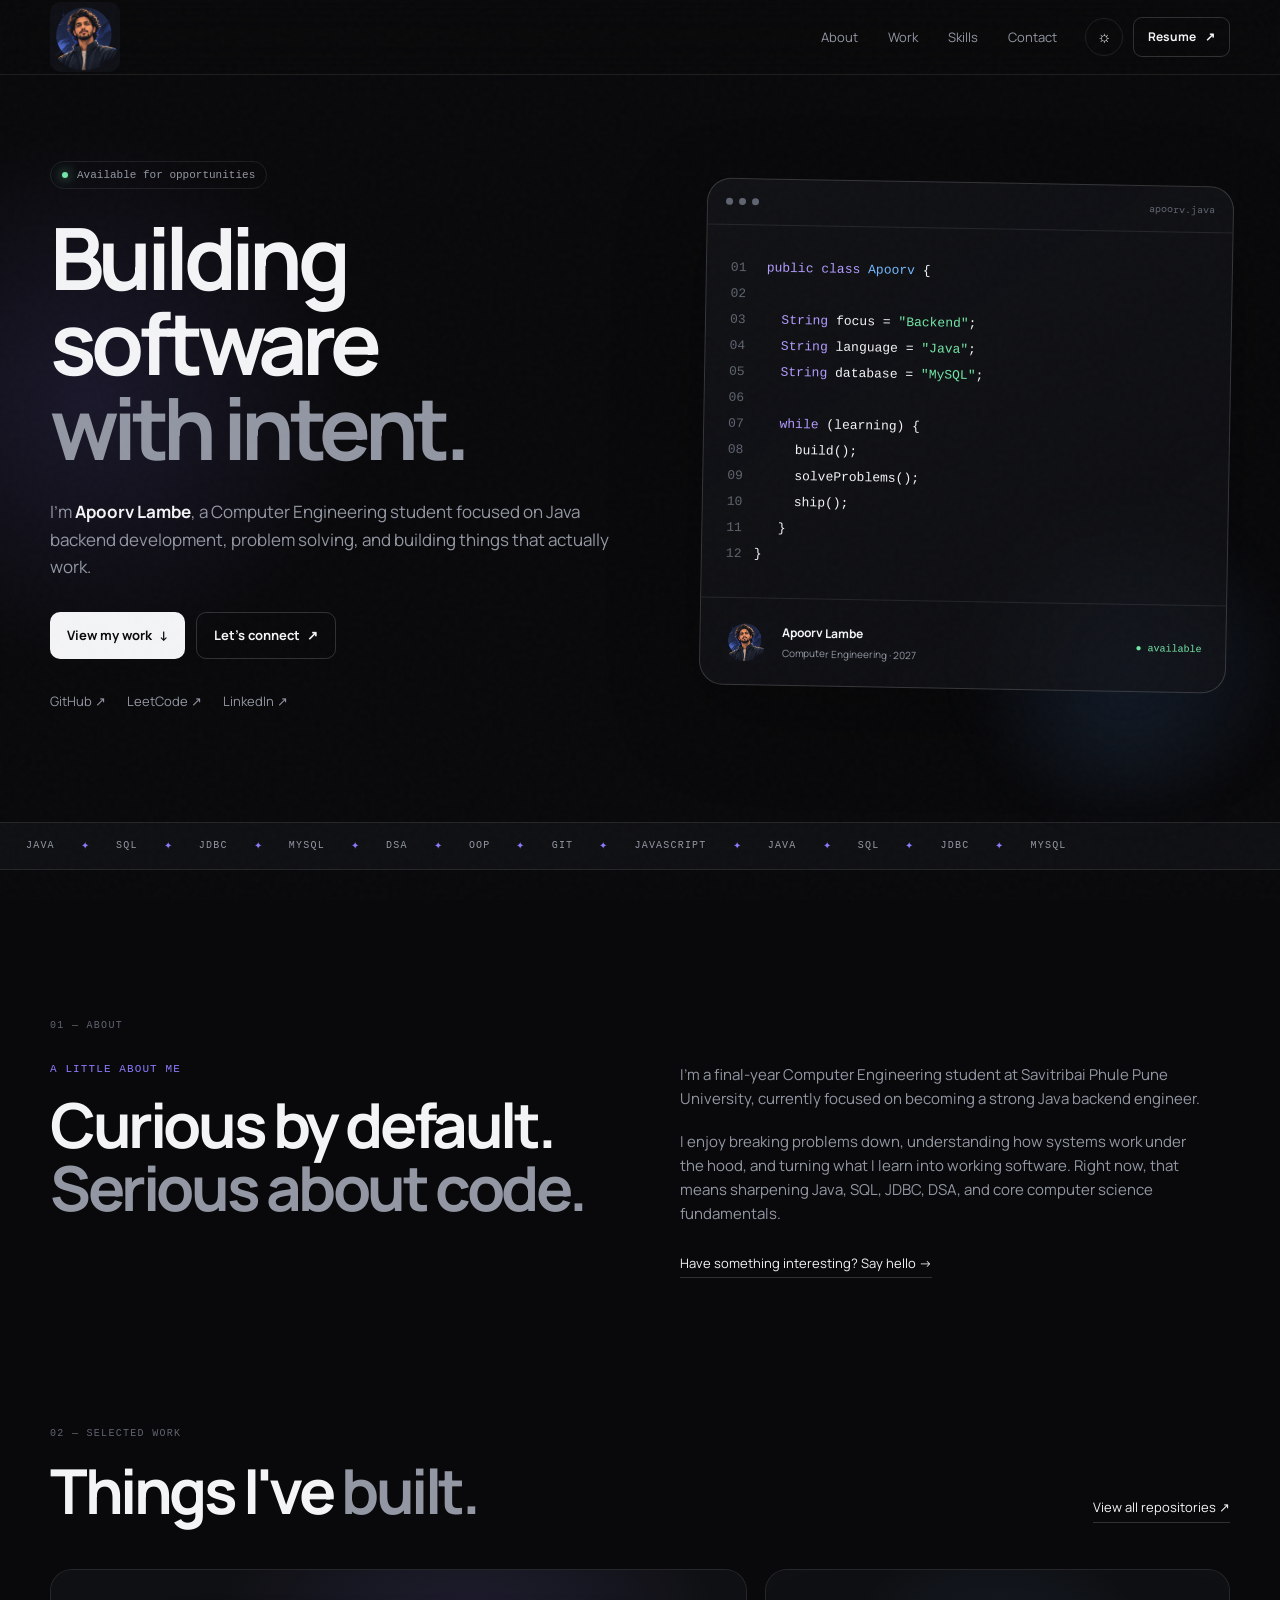
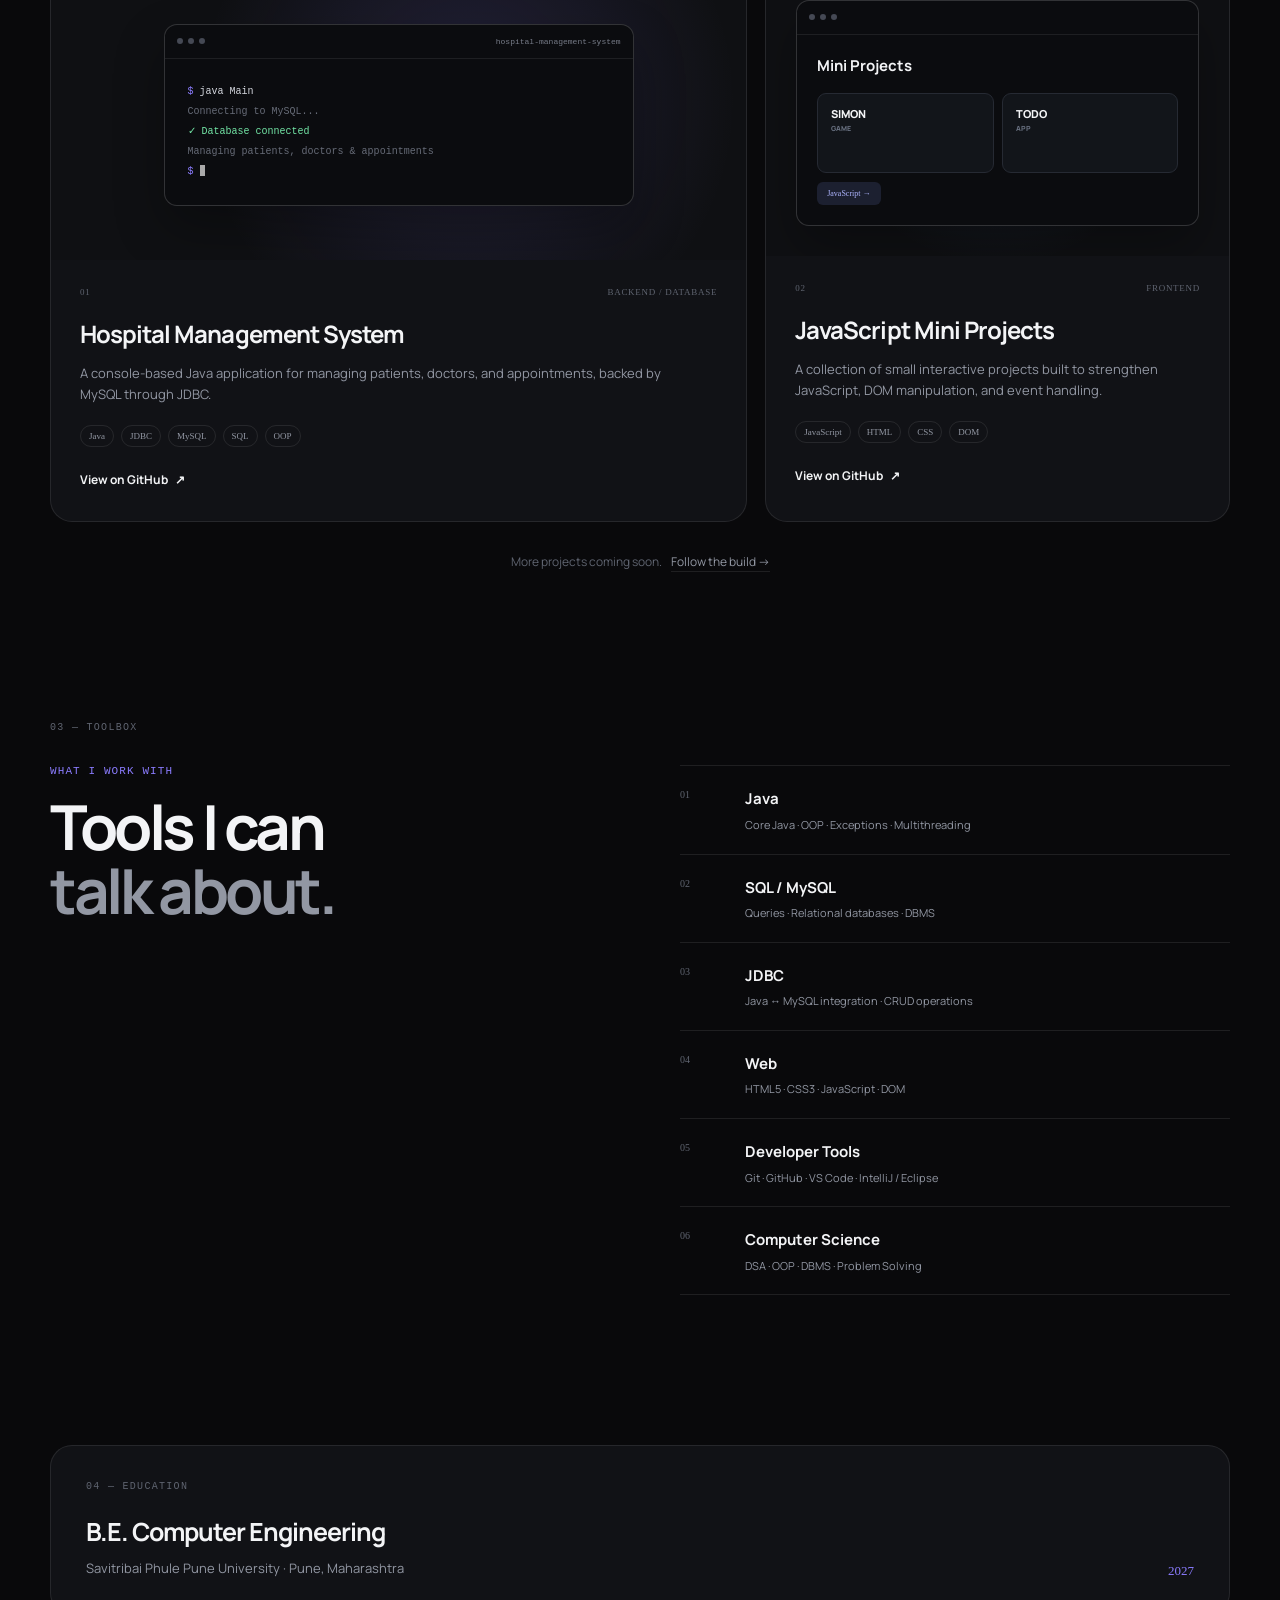
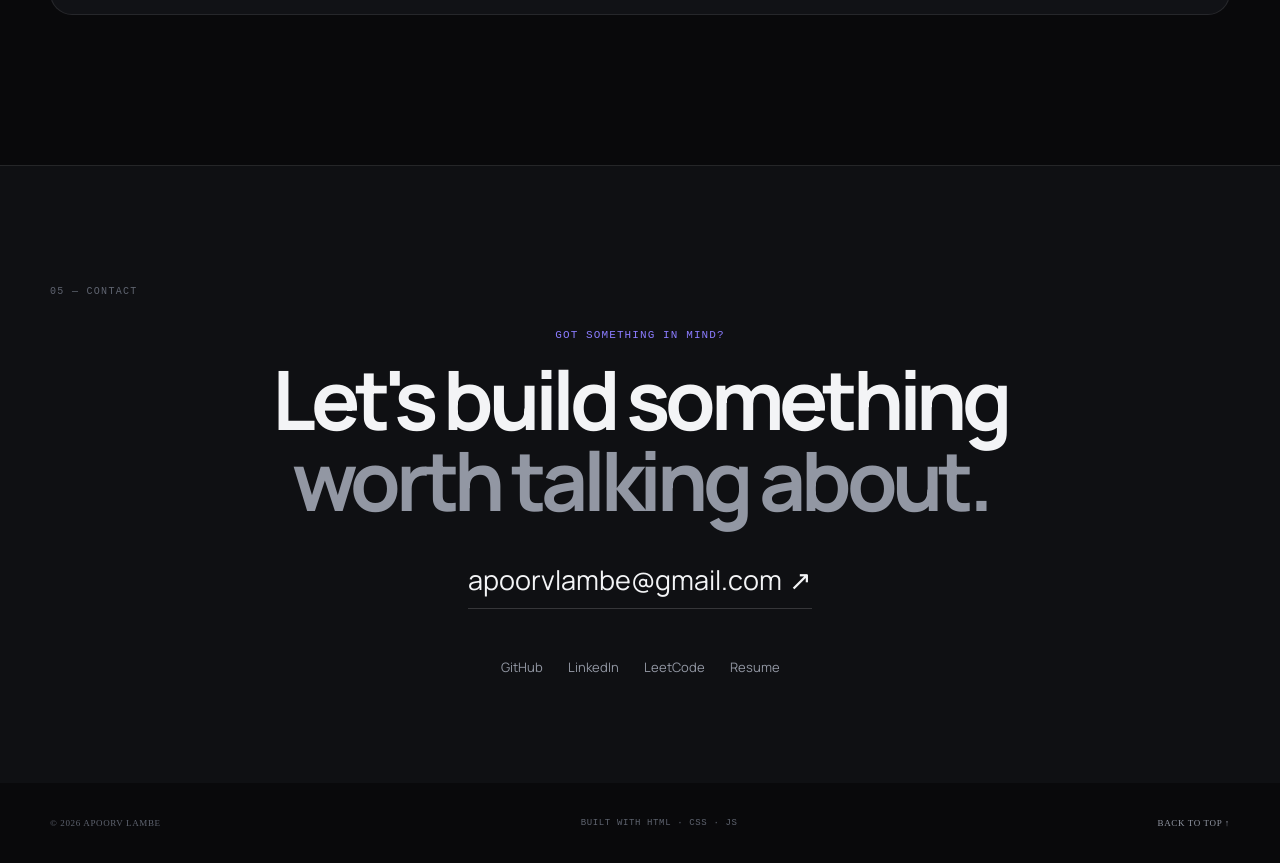
==== commit 6c52c4f8: "Update" ====
--- a/index.html
+++ b/index.html
@@ -33,16 +33,15 @@
   >
   <meta
     property="og:image"
-    content="https://avatars.githubusercontent.com/u/231081180?v=4"
+    content="Apoorv photo.jpeg"
   >
 
   <!-- Favicon -->
   <link
-    rel="icon"
-    href="https://avatars.githubusercontent.com/u/231081180?v=4"
-    type="image/png"
-  >
-
+  rel="icon"
+  href="Apoorv photo.jpeg"
+  type="image/jpeg"
+>
   <!-- Fonts -->
   <link rel="preconnect" href="https://fonts.googleapis.com">
   <link rel="preconnect" href="https://fonts.gstatic.com" crossorigin>
@@ -52,6 +51,8 @@
     rel="stylesheet"
   >
 
+  <meta name="google-site-verification" content="jWxAZqI12BOYWv1fhS--QpPsDCKj-aQK2_pttImtnsQ" />
+  
   <link rel="stylesheet" href="style.css">
 </head>
 
@@ -71,7 +72,7 @@
   >
     <img
   class="logo-mark"
-  src="https://avatars.githubusercontent.com/u/231081180?v=4"
+  src="Apoorv photo.jpeg"
   alt="Apoorv Lambe"
 >
 
@@ -265,15 +266,15 @@
 
         <div class="mini-profile">
 
-          <img
-            class="photo-placeholder"
-            src="https://avatars.githubusercontent.com/u/231081180?v=4"
-            alt="Apoorv Lambe"
-            width="42"
-            height="42"
-            loading="eager"
-            decoding="async"
-          >
+         <img
+  class="photo-placeholder"
+  src="Apoorv photo.jpeg"
+  alt="Apoorv Lambe"
+  width="42"
+  height="42"
+  loading="eager"
+  decoding="async"
+>
 
           <div>
             <strong>Apoorv Lambe</strong>
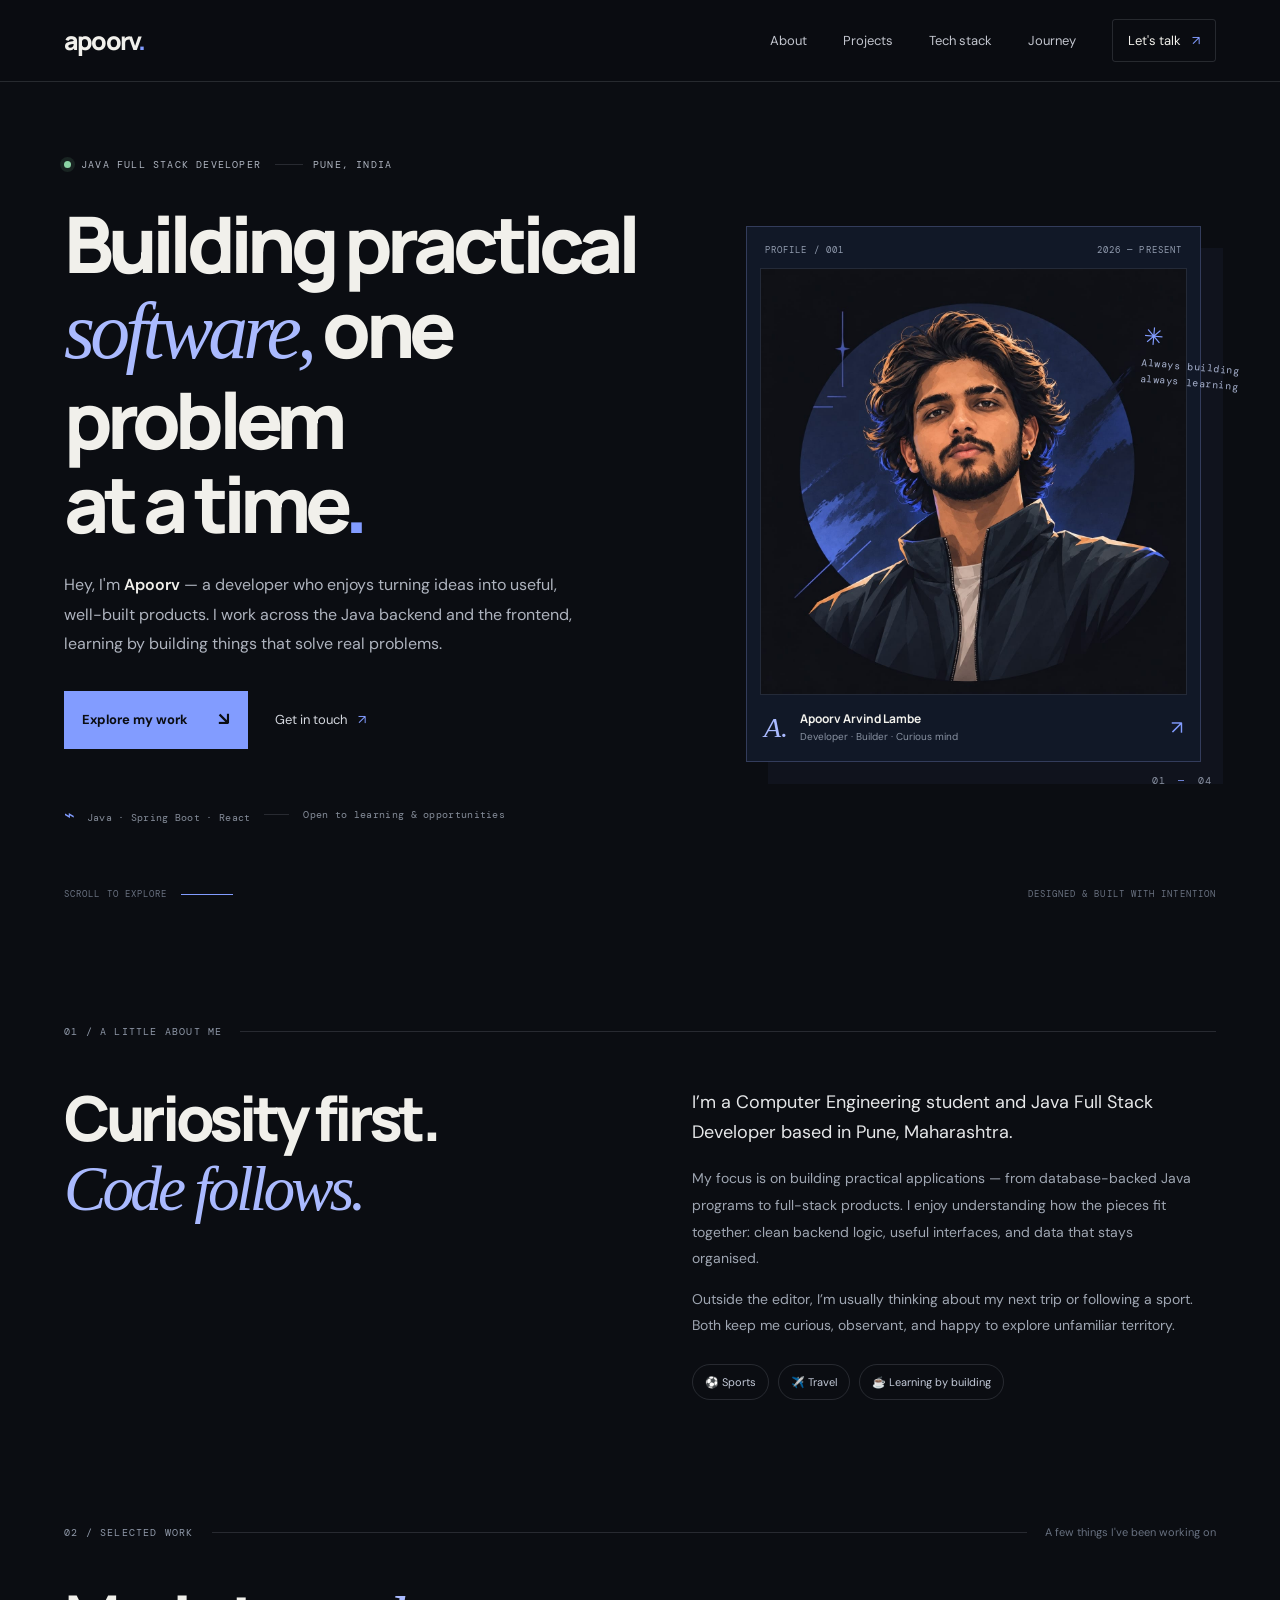
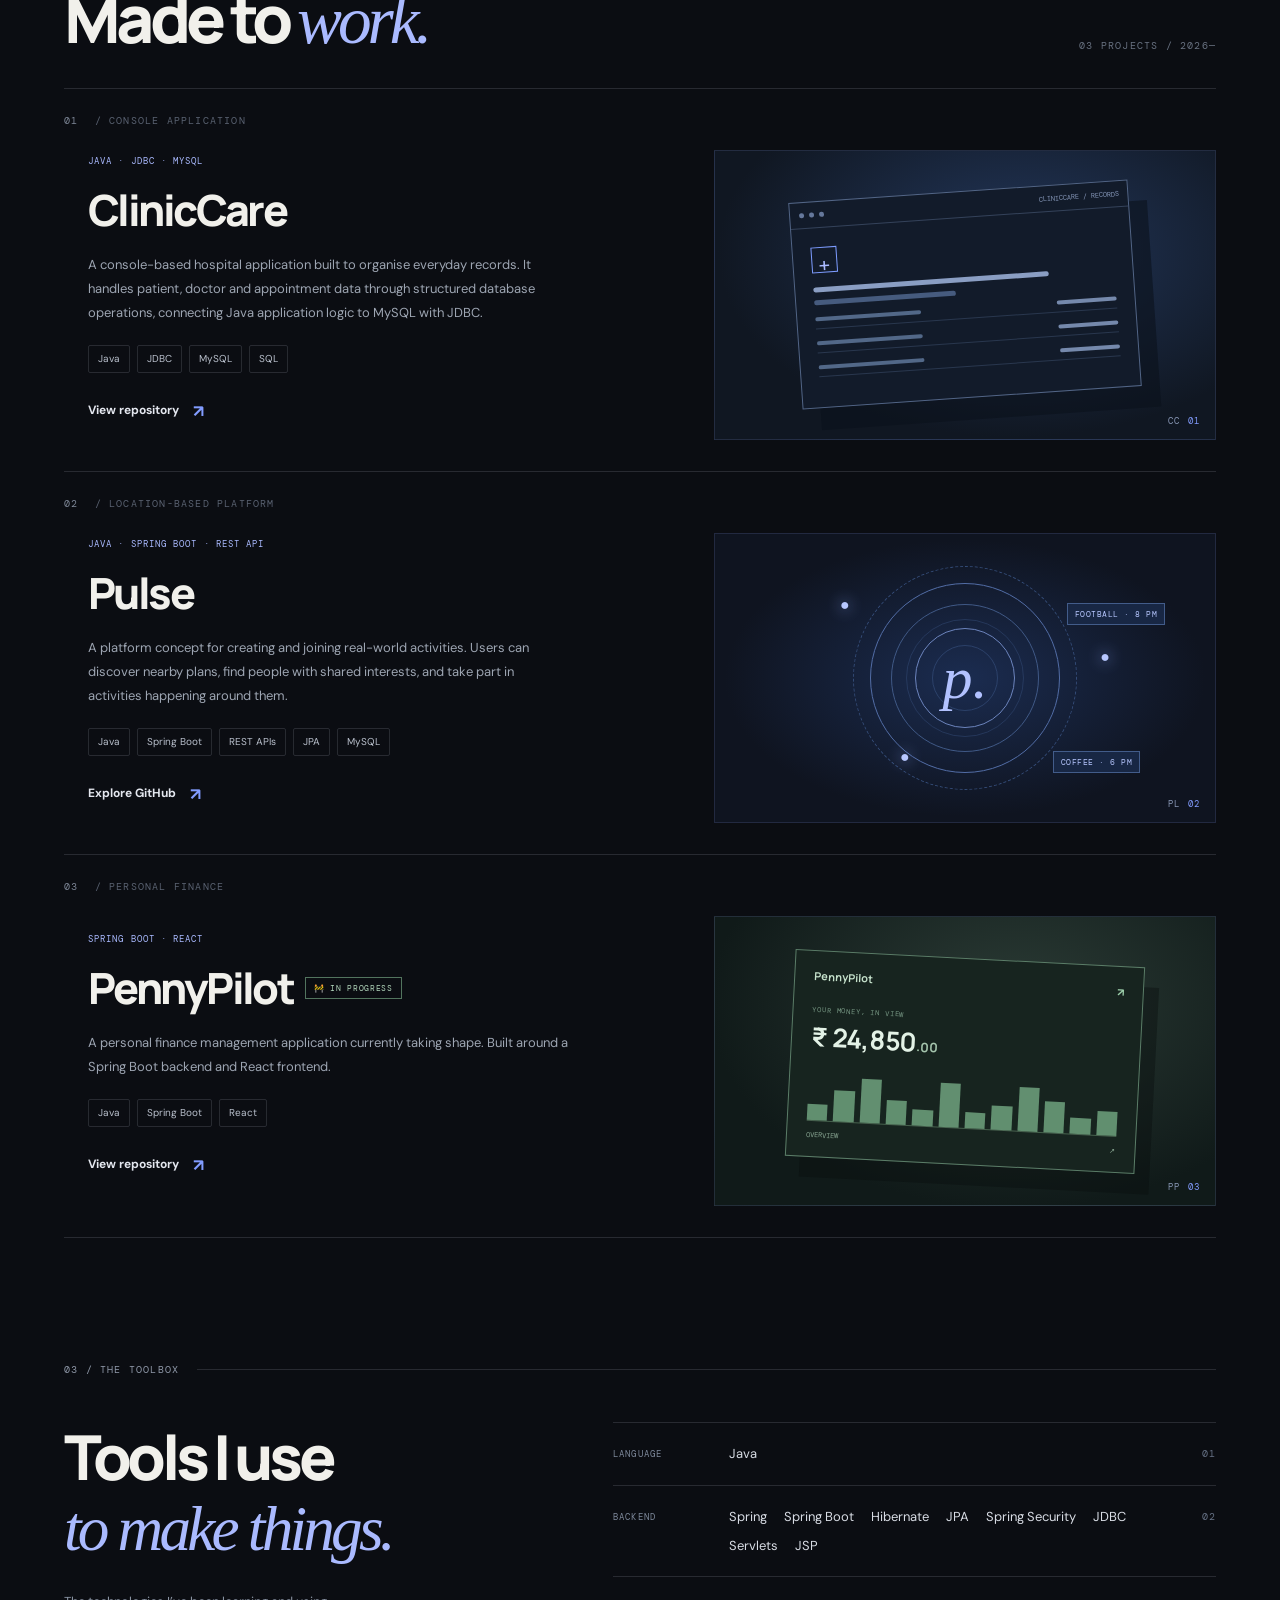
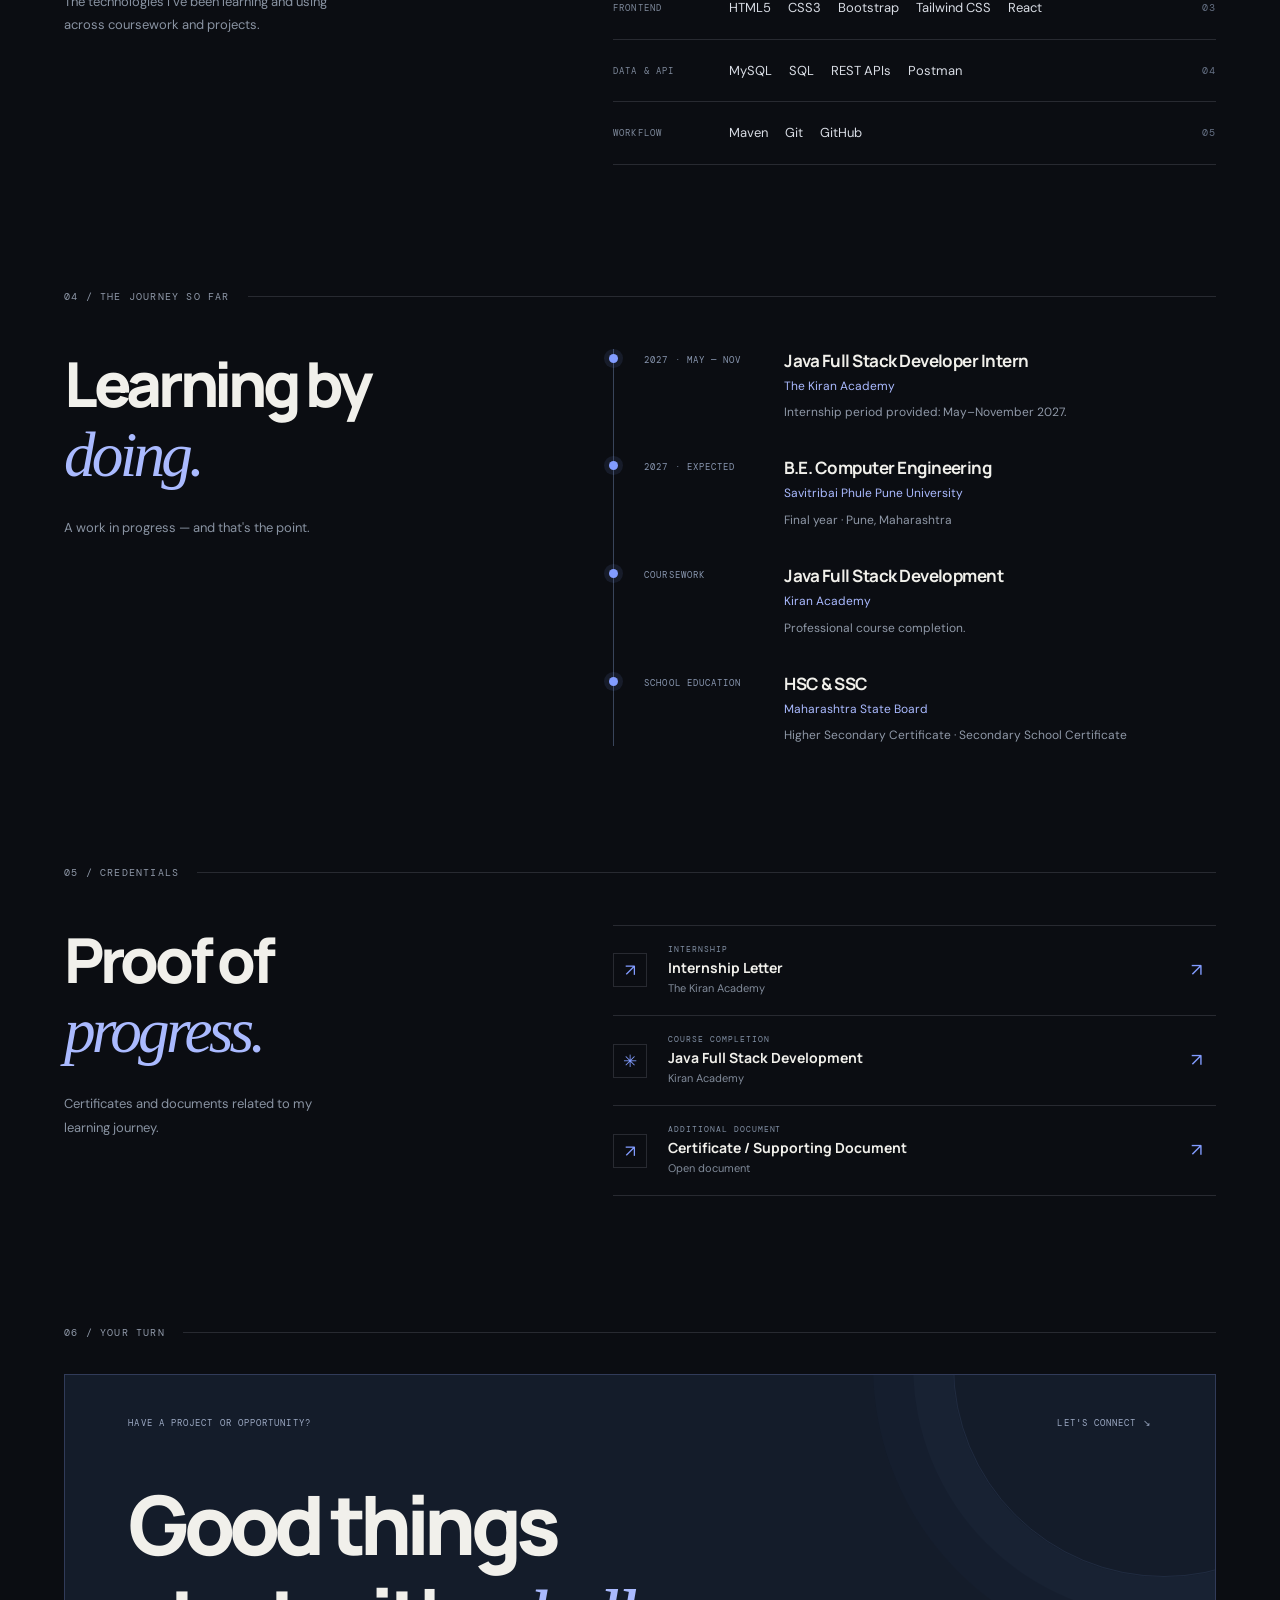
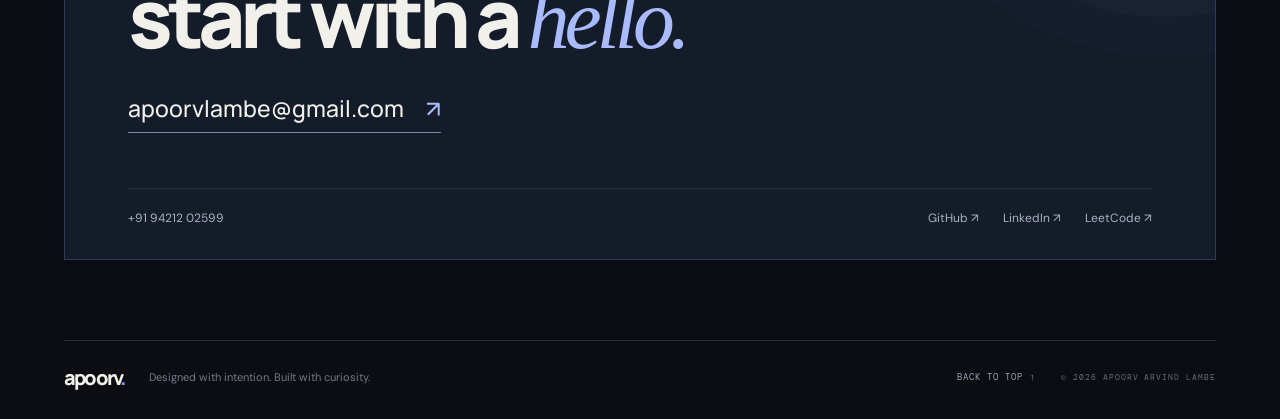
==== commit 2d46e168: "Portfolio Website" ====
--- a/index.html
+++ b/index.html
@@ -1,797 +1,223 @@
-<!DOCTYPE html>
-
+<!doctype html>
 <html lang="en">
 <head>
-  <meta charset="UTF-8">
-
-  <meta
-    name="viewport"
-    content="width=device-width, initial-scale=1.0"
-  >
-
-  <title>Apoorv Lambe | Java Backend Developer</title>
-
-  <meta
-    name="description"
-    content="Apoorv Lambe is a Computer Engineering student and Java backend developer building reliable software with Java, SQL, JDBC and web technologies."
-  >
-
-  <meta name="author" content="Apoorv Lambe">
-  <meta name="robots" content="index, follow">
-  <meta name="theme-color" content="#09090b">
-
-  <!-- Open Graph -->
-  <meta property="og:title" content="Apoorv Lambe | Java Backend Developer">
-  <meta
-    property="og:description"
-    content="Portfolio of Apoorv Lambe — Computer Engineering student and Java backend developer."
-  >
+  <meta charset="utf-8">
+  <meta name="viewport" content="width=device-width, initial-scale=1">
+  <meta name="theme-color" content="#0b0d12">
+  <meta name="description" content="Apoorv Arvind Lambe is a Java Full Stack Developer from Pune, India. Explore projects built with Java, Spring Boot, React, JDBC, MySQL and modern web technologies.">
+  <meta name="keywords" content="Apoorv Lambe, Java Full Stack Developer, Java Developer, Spring Boot, React, MySQL, Pune developer portfolio">
+  <meta name="author" content="Apoorv Arvind Lambe">
   <meta property="og:type" content="website">
-  <meta
-    property="og:url"
-    content="https://apoorv-gthub.github.io/Portfolio/"
-  >
-  <meta
-    property="og:image"
-    content="Apoorv photo.jpeg"
-  >
-
-  <!-- Favicon -->
-  <link
-  rel="icon"
-  href="Apoorv photo.jpeg"
-  type="image/jpeg"
->
-  <!-- Fonts -->
+  <meta property="og:title" content="Apoorv Lambe — Java Full Stack Developer">
+  <meta property="og:description" content="Building practical software, one problem at a time.">
+  <meta property="og:image" content="assets/images/apoorv-profile.jpeg">
+  <meta property="og:url" content="https://apoorv-gthub.github.io/Portfolio/">
+  <title>Apoorv Lambe — Java Full Stack Developer</title>
   <link rel="preconnect" href="https://fonts.googleapis.com">
   <link rel="preconnect" href="https://fonts.gstatic.com" crossorigin>
-
-  <link
-    href="https://fonts.googleapis.com/css2?family=DM+Mono:wght@400;500&family=Manrope:wght@400;500;600;700;800&display=swap"
-    rel="stylesheet"
-  >
-
-  <meta name="google-site-verification" content="jWxAZqI12BOYWv1fhS--QpPsDCKj-aQK2_pttImtnsQ" />
-  
-  <link rel="stylesheet" href="style.css">
+  <link href="https://fonts.googleapis.com/css2?family=DM+Mono:wght@400;500&family=DM+Sans:wght@400;500;600;700&family=Manrope:wght@400;500;600;700;800&display=swap" rel="stylesheet">
+  <link rel="stylesheet" href="css/style.css">
+  <link rel="icon" href="assets/images/apoorv-profile.jpeg" type="image/jpeg">
+  <script type="application/ld+json">
+  {
+    "@context":"https://schema.org",
+    "@type":"Person",
+    "name":"Apoorv Arvind Lambe",
+    "jobTitle":"Java Full Stack Developer",
+    "email":"mailto:apoorvlambe@gmail.com",
+    "telephone":"+91 9421202599",
+    "url":"https://apoorv-gthub.github.io/Portfolio/",
+    "sameAs":[
+      "https://github.com/apoorv-gthub",
+      "https://www.linkedin.com/in/apoorv-lambe-91b21b31a/",
+      "https://leetcode.com/u/hVmx0GTamp/"
+    ],
+    "address":{"@type":"PostalAddress","addressLocality":"Pune","addressRegion":"Maharashtra","addressCountry":"IN"}
+  }
+  </script>
 </head>
-
 <body>
-  <div class="noise" aria-hidden="true"></div>
-
-  <!-- Navigation -->
-
-  <header class="nav-wrap">
-    <nav class="nav container" aria-label="Main navigation">
-
-
-  <a
-    class="logo"
-    href="#top"
-    aria-label="Apoorv Lambe home"
-  >
-    <img
-  class="logo-mark"
-  src="Apoorv photo.jpeg"
-  alt="Apoorv Lambe"
->
-
-  <div class="nav-links">
-    <a href="#about">About</a>
-    <a href="#work">Work</a>
-    <a href="#skills">Skills</a>
-    <a href="#contact">Contact</a>
+  <div class="progress" id="progress"></div>
+  <div class="preloader" id="preloader" aria-label="Loading portfolio">
+    <div class="loader-mark">AL<span>.</span></div>
+    <div class="loader-track"><i></i></div>
+    <p>Putting things together<span class="loading-dots">...</span></p>
   </div>
 
-  <div class="nav-actions">
-    <button
-      class="theme-toggle"
-      id="themeToggle"
-      type="button"
-      aria-label="Toggle theme"
-      title="Toggle theme"
-    >
-      <span class="theme-icon" aria-hidden="true">☼</span>
-    </button>
-
-    <a
-      class="nav-cta"
-      href="Lambe Apoorv Resume.pdf"
-      target="_blank"
-      rel="noopener noreferrer"
-    >
-      Resume <span>↗</span>
-    </a>
-  </div>
-
-  <button
-    class="menu-toggle"
-    id="menuToggle"
-    type="button"
-    aria-label="Open menu"
-    aria-expanded="false"
-    aria-controls="mobile-navigation"
-  >
-    <span></span>
-    <span></span>
-  </button>
-
-</nav>
-
-
+  <header class="site-header">
+    <a class="wordmark" href="#home" aria-label="Apoorv Lambe home">apoorv<span>.</span></a>
+    <button class="menu-toggle" id="menuToggle" aria-label="Open navigation" aria-expanded="false"><span></span><span></span></button>
+    <nav class="nav" id="nav">
+      <a href="#about">About</a>
+      <a href="#work">Projects</a>
+      <a href="#toolbox">Tech stack</a>
+      <a href="#journey">Journey</a>
+      <a href="#contact" class="nav-contact">Let's talk <span>↗</span></a>
+    </nav>
   </header>
 
-  <main id="top">
-
-
-<!-- Hero -->
-<section class="hero container">
-
-  <div class="hero-copy reveal">
-
-    <div class="eyebrow">
-      <span class="status-dot" aria-hidden="true"></span>
-      Available for opportunities
-    </div>
-
-    <h1>
-      Building software<br>
-      <span>with intent.</span>
-    </h1>
-
-    <p class="hero-text">
-      I'm <strong>Apoorv Lambe</strong>, a Computer Engineering student
-      focused on Java backend development, problem solving, and building
-      things that actually work.
-    </p>
-
-    <div class="hero-actions">
-      <a class="btn btn-primary" href="#work">
-        View my work <span>↓</span>
-      </a>
-
-      <a
-        class="btn btn-ghost"
-        href="mailto:apoorvlambe@gmail.com"
-      >
-        Let's connect <span>↗</span>
-      </a>
-    </div>
-
-    <div class="quick-links">
-      <a
-        href="https://github.com/apoorv-gthub"
-        target="_blank"
-        rel="noopener noreferrer"
-      >
-        GitHub ↗
-      </a>
-
-      <a
-        href="https://leetcode.com/u/hVmx0GTamp/"
-        target="_blank"
-        rel="noopener noreferrer"
-      >
-        LeetCode ↗
-      </a>
-
-      <a
-        href="https://www.linkedin.com/in/apoorv-lambe-91b21b31a/"
-        target="_blank"
-        rel="noopener noreferrer"
-      >
-        LinkedIn ↗
-      </a>
-    </div>
-
-  </div>
-
-  <!-- Hero Visual -->
-  <div class="hero-visual reveal reveal-delay">
-
-    <div class="profile-card">
-
-      <div class="card-top">
-        <span class="window-dot"></span>
-        <span class="window-dot"></span>
-        <span class="window-dot"></span>
-
-        <span class="mono tiny">apoorv.java</span>
-      </div>
-
-      <div class="code">
-        <div>
-          <span class="ln">01</span>
-          <span class="purple">public class</span>
-          <span class="blue">Apoorv</span> {
-        </div>
-
-        <div>
-          <span class="ln">02</span>&nbsp;
-        </div>
-
-        <div>
-          <span class="ln">03</span>
-          &nbsp;&nbsp;<span class="purple">String</span>
-          focus = <span class="green">"Backend"</span>;
-        </div>
-
-        <div>
-          <span class="ln">04</span>
-          &nbsp;&nbsp;<span class="purple">String</span>
-          language = <span class="green">"Java"</span>;
-        </div>
-
-        <div>
-          <span class="ln">05</span>
-          &nbsp;&nbsp;<span class="purple">String</span>
-          database = <span class="green">"MySQL"</span>;
-        </div>
-
-        <div>
-          <span class="ln">06</span>&nbsp;
-        </div>
-
-        <div>
-          <span class="ln">07</span>
-          &nbsp;&nbsp;<span class="purple">while</span> (learning) {
-        </div>
-
-        <div>
-          <span class="ln">08</span>
-          &nbsp;&nbsp;&nbsp;&nbsp;build();
-        </div>
-
-        <div>
-          <span class="ln">09</span>
-          &nbsp;&nbsp;&nbsp;&nbsp;solveProblems();
-        </div>
-
-        <div>
-          <span class="ln">10</span>
-          &nbsp;&nbsp;&nbsp;&nbsp;ship();
-        </div>
-
-        <div>
-          <span class="ln">11</span>
-          &nbsp;&nbsp;}
-        </div>
-
-        <div>
-          <span class="ln">12</span>}
-        </div>
-      </div>
-
-      <div class="profile-bottom">
-
-        <div class="mini-profile">
-
-         <img
-  class="photo-placeholder"
-  src="Apoorv photo.jpeg"
-  alt="Apoorv Lambe"
-  width="42"
-  height="42"
-  loading="eager"
-  decoding="async"
->
-
-          <div>
-            <strong>Apoorv Lambe</strong>
-            <span>Computer Engineering · 2027</span>
-          </div>
-
-        </div>
-
-        <span class="available">● available</span>
-
-      </div>
-
-    </div>
-
-    <div class="glow" aria-hidden="true"></div>
-
-  </div>
-
-</section>
-
-<!-- Technology Ticker -->
-<section class="ticker" aria-label="Technologies">
-
-  <div class="ticker-track">
-    
-    <span></span>
-
-    
-    <span>JAVA</span>
-    <i>✦</i>
-
-    <span>SQL</span>
-    <i>✦</i>
-
-    <span>JDBC</span>
-    <i>✦</i>
-
-    <span>MYSQL</span>
-    <i>✦</i>
-
-    <span>DSA</span>
-    <i>✦</i>
-
-    <span>OOP</span>
-    <i>✦</i>
-
-    <span>GIT</span>
-    <i>✦</i>
-
-    <span>JAVASCRIPT</span>
-    <i>✦</i>
-
-    <span>JAVA</span>
-    <i>✦</i>
-
-    <span>SQL</span>
-    <i>✦</i>
-
-    <span>JDBC</span>
-    <i>✦</i>
-
-    <span>MYSQL</span>
-  </div>
-
-</section>
-
-<!-- About -->
-<section class="section container" id="about">
-
-  <div class="section-label reveal">
-    01 — About
-  </div>
-
-  <div class="about-grid">
-
-    <div class="section-heading reveal">
-      <p class="kicker">A little about me</p>
-
-      <h2>
-        Curious by default.<br>
-        <span>Serious about code.</span>
-      </h2>
-    </div>
-
-    <div class="about-copy reveal reveal-delay">
-
-      <p>
-        I'm a final-year Computer Engineering student at
-        Savitribai Phule Pune University, currently focused on
-        becoming a strong Java backend engineer.
-      </p>
-
-      <p>
-        I enjoy breaking problems down, understanding how systems
-        work under the hood, and turning what I learn into working
-        software. Right now, that means sharpening Java, SQL,
-        JDBC, DSA, and core computer science fundamentals.
-      </p>
-
-      <a
-        class="text-link"
-        href="mailto:apoorvlambe@gmail.com"
-      >
-        Have something interesting? Say hello →
-      </a>
-
-    </div>
-
-  </div>
-
-</section>
-
-<!-- Work -->
-<section class="section container" id="work">
-
-  <div class="section-head reveal">
-
-    <div>
-      <div class="section-label">
-        02 — Selected work
-      </div>
-
-      <h2>
-        Things I've <span>built.</span>
-      </h2>
-    </div>
-
-    <a
-      class="text-link desktop-only"
-      href="https://github.com/apoorv-gthub?tab=repositories"
-      target="_blank"
-      rel="noopener noreferrer"
-    >
-      View all repositories ↗
-    </a>
-
-  </div>
-
-  <div class="projects-grid">
-
-    <!-- Hospital Management System -->
-    <article class="project-card project-main reveal">
-
-      <div class="project-visual hospital-visual">
-
-        <div class="terminal">
-
-          <div class="terminal-bar">
-            <span></span>
-            <span></span>
-            <span></span>
-            <b>hospital-management-system</b>
-          </div>
-
-          <div class="terminal-body">
-            <p><em>$</em> java Main</p>
-            <p class="terminal-muted">
-              Connecting to MySQL...
-            </p>
-            <p class="terminal-ok">
-              ✓ Database connected
-            </p>
-            <p class="terminal-muted">
-              Managing patients, doctors &amp; appointments
-            </p>
-            <p>
-              <em>$</em>
-              <span class="cursor"></span>
-            </p>
-          </div>
-
-        </div>
-
-      </div>
-
-      <div class="project-content">
-
-        <div class="project-meta">
-          <span>01</span>
-          <span>Backend / Database</span>
-        </div>
-
-        <h3>Hospital Management System</h3>
-
-        <p>
-          A console-based Java application for managing patients,
-          doctors, and appointments, backed by MySQL through JDBC.
-        </p>
-
-        <div class="tags">
-          <span>Java</span>
-          <span>JDBC</span>
-          <span>MySQL</span>
-          <span>SQL</span>
-          <span>OOP</span>
-        </div>
-
-        <a
-          class="project-link"
-          href="https://github.com/apoorv-gthub/hospital-management-system"
-          target="_blank"
-          rel="noopener noreferrer"
-        >
-          View on GitHub <span>↗</span>
-        </a>
-
-      </div>
-
-    </article>
-
-    <!-- JavaScript Mini Projects -->
-    <article class="project-card project-secondary reveal reveal-delay">
-
-      <div class="project-visual js-visual">
-
-        <div class="browser">
-
-          <div class="browser-bar">
-            <span></span>
-            <span></span>
-            <span></span>
-          </div>
-
-          <div class="browser-content">
-
-            <div class="fake-title">
-              Mini Projects
-            </div>
-
-            <div class="fake-cards">
-
-              <div class="fake-card">
-                SIMON<br>
-                <small>GAME</small>
-              </div>
-
-              <div class="fake-card">
-                TODO<br>
-                <small>APP</small>
-              </div>
-
-            </div>
-
-            <div class="fake-button">
-              JavaScript →
-            </div>
-
-          </div>
-
-        </div>
-
-      </div>
-
-      <div class="project-content">
-
-        <div class="project-meta">
-          <span>02</span>
-          <span>Frontend</span>
-        </div>
-
-        <h3>JavaScript Mini Projects</h3>
-
-        <p>
-          A collection of small interactive projects built to
-          strengthen JavaScript, DOM manipulation, and event handling.
-        </p>
-
-        <div class="tags">
-          <span>JavaScript</span>
-          <span>HTML</span>
-          <span>CSS</span>
-          <span>DOM</span>
-        </div>
-
-        <a
-          class="project-link"
-          href="https://github.com/apoorv-gthub/Mini-projects"
-          target="_blank"
-          rel="noopener noreferrer"
-        >
-          View on GitHub <span>↗</span>
-        </a>
-
-      </div>
-
-    </article>
-
-  </div>
-
-  <div class="more-projects reveal">
-    <span>More projects coming soon.</span>
-
-    <a
-      href="https://github.com/apoorv-gthub"
-      target="_blank"
-      rel="noopener noreferrer"
-    >
-      Follow the build →
-    </a>
-  </div>
-
-</section>
-
-<!-- Skills -->
-<section class="section container" id="skills">
-
-  <div class="section-label reveal">
-    03 — Toolbox
-  </div>
-
-  <div class="skills-layout">
-
-    <div class="section-heading reveal">
-
-      <p class="kicker">
-        What I work with
-      </p>
-
-      <h2>
-        Tools I can<br>
-        <span>talk about.</span>
-      </h2>
-
-    </div>
-
-    <div class="skills-list reveal reveal-delay">
-
-      <div class="skill-row">
-        <span class="skill-number">01</span>
-
-        <div>
-          <strong>Java</strong>
-          <small>
-            Core Java · OOP · Exceptions · Multithreading
-          </small>
-        </div>
-      </div>
-
-      <div class="skill-row">
-        <span class="skill-number">02</span>
-
-        <div>
-          <strong>SQL / MySQL</strong>
-          <small>
-            Queries · Relational databases · DBMS
-          </small>
-        </div>
-      </div>
-
-      <div class="skill-row">
-        <span class="skill-number">03</span>
-
-        <div>
-          <strong>JDBC</strong>
-          <small>
-            Java ↔ MySQL integration · CRUD operations
-          </small>
-        </div>
-      </div>
-
-      <div class="skill-row">
-        <span class="skill-number">04</span>
-
-        <div>
-          <strong>Web</strong>
-          <small>
-            HTML5 · CSS3 · JavaScript · DOM
-          </small>
-        </div>
-      </div>
-
-      <div class="skill-row">
-        <span class="skill-number">05</span>
-
-        <div>
-          <strong>Developer Tools</strong>
-          <small>
-            Git · GitHub · VS Code · IntelliJ / Eclipse
-          </small>
-        </div>
-      </div>
-
-      <div class="skill-row">
-        <span class="skill-number">06</span>
-
-        <div>
-          <strong>Computer Science</strong>
-          <small>
-            DSA · OOP · DBMS · Problem Solving
-          </small>
-        </div>
-      </div>
-
-    </div>
-
-  </div>
-
-</section>
-
-<!-- Education -->
-<section class="section education-section container">
-
-  <div class="education-card reveal">
-
-    <div>
-
-      <div class="section-label">
-        04 — Education
-      </div>
-
-      <h2>
-        B.E. Computer Engineering
-      </h2>
-
-      <p>
-        Savitribai Phule Pune University · Pune, Maharashtra
-      </p>
-
-    </div>
-
-    <div class="year">
-      2027
-    </div>
-
-  </div>
-
-</section>
-
-<!-- Contact -->
-<section class="contact-section" id="contact">
-
-  <div class="contact-inner container reveal">
-
-    <div class="section-label">
-      05 — Contact
-    </div>
-
-    <p class="kicker">
-      Got something in mind?
-    </p>
-
-    <h2>
-      Let's build something<br>
-      <span>worth talking about.</span>
-    </h2>
-
-    <a
-      class="contact-email"
-      href="mailto:apoorvlambe@gmail.com"
-    >
-      apoorvlambe@gmail.com <span>↗</span>
-    </a>
-
-    <div class="socials">
-
-      <a
-        href="https://github.com/apoorv-gthub"
-        target="_blank"
-        rel="noopener noreferrer"
-      >
-        GitHub
-      </a>
-
-      <a
-        href="https://www.linkedin.com/in/apoorv-lambe-91b21b31a/"
-        target="_blank"
-        rel="noopener noreferrer"
-      >
-        LinkedIn
-      </a>
-
-      <a
-        href="https://leetcode.com/u/hVmx0GTamp/"
-        target="_blank"
-        rel="noopener noreferrer"
-      >
-        LeetCode
-      </a>
-
-      <a
-        href="Lambe Apoorv Resume.pdf"
-        target="_blank"
-        rel="noopener noreferrer"
-      >
-        Resume
-      </a>
-
-    </div>
-
-  </div>
-
-</section>
-
-
+  <main>
+    <section class="hero section-wrap" id="home">
+      <div class="hero-copy">
+        <div class="eyebrow"><span class="status-dot"></span> JAVA FULL STACK DEVELOPER <span class="eyebrow-line"></span> PUNE, INDIA</div>
+        <h1>Building practical<br><span class="serif-accent">software,</span> one problem<br>at a time<span class="blue-period">.</span></h1>
+        <p class="hero-intro">Hey, I'm <strong>Apoorv</strong> — a developer who enjoys turning ideas into useful, well-built products. I work across the Java backend and the frontend, learning by building things that solve real problems.</p>
+        <div class="hero-actions">
+          <a class="button button-primary" href="#work">Explore my work <span>↘</span></a>
+          <a class="text-link" href="mailto:apoorvlambe@gmail.com">Get in touch <span>↗</span></a>
+        </div>
+        <div class="hero-meta">
+          <span><i class="meta-icon">⌁</i> Java · Spring Boot · React</span>
+          <span class="meta-divider"></span>
+          <span>Open to learning & opportunities</span>
+        </div>
+      </div>
+      <div class="hero-visual">
+        <div class="portrait-frame">
+          <div class="portrait-topline"><span>PROFILE / 001</span><span>2026 — PRESENT</span></div>
+          <img src="assets/images/apoorv-profile.jpeg" alt="Illustrated profile portrait of Apoorv Arvind Lambe" class="portrait">
+          <div class="portrait-caption"><span class="caption-mark">A.</span><div><strong>Apoorv Arvind Lambe</strong><small>Developer · Builder · Curious mind</small></div><span class="caption-arrow">↗</span></div>
+        </div>
+        <div class="orbit-note"><span>✳</span> Always building<br>always learning</div>
+        <div class="visual-index">01 <span>—</span> 04</div>
+      </div>
+      <div class="hero-bottom"><span>SCROLL TO EXPLORE</span><span class="scroll-line"></span><span>DESIGNED & BUILT WITH INTENTION</span></div>
+    </section>
+
+    <section class="about section-wrap section-space" id="about">
+      <div class="section-kicker"><span>01 / A LITTLE ABOUT ME</span><span class="kicker-rule"></span></div>
+      <div class="about-grid">
+        <h2>Curiosity first.<br><span class="serif-accent">Code follows.</span></h2>
+        <div class="about-text">
+          <p class="lead">I’m a Computer Engineering student and Java Full Stack Developer based in Pune, Maharashtra.</p>
+          <p>My focus is on building practical applications — from database-backed Java programs to full-stack products. I enjoy understanding how the pieces fit together: clean backend logic, useful interfaces, and data that stays organised.</p>
+          <p>Outside the editor, I’m usually thinking about my next trip or following a sport. Both keep me curious, observant, and happy to explore unfamiliar territory.</p>
+          <div class="about-tags"><span>⚽ Sports</span><span>✈️ Travel</span><span>☕ Learning by building</span></div>
+        </div>
+      </div>
+    </section>
+
+    <section class="projects section-wrap section-space" id="work">
+      <div class="section-kicker"><span>02 / SELECTED WORK</span><span class="kicker-rule"></span><span class="kicker-note">A few things I've been working on</span></div>
+      <div class="projects-heading"><h2>Made to <span class="serif-accent">work.</span></h2><span class="projects-count">03 PROJECTS / 2026—</span></div>
+
+      <article class="project-card project-featured">
+        <div class="project-number">01 <span>/ CONSOLE APPLICATION</span></div>
+        <div class="project-main">
+          <div class="project-copy">
+            <div class="project-label">JAVA · JDBC · MYSQL</div>
+            <h3>ClinicCare</h3>
+            <p>A console-based hospital application built to organise everyday records. It handles patient, doctor and appointment data through structured database operations, connecting Java application logic to MySQL with JDBC.</p>
+            <div class="tech-pills"><span>Java</span><span>JDBC</span><span>MySQL</span><span>SQL</span></div>
+            <a class="project-link" href="https://github.com/apoorv-gthub/hospital-management-system" target="_blank" rel="noopener">View repository <span>↗</span></a>
+          </div>
+          <div class="project-art clinic-art" aria-hidden="true">
+            <div class="clinic-window"><div class="window-bar"><i></i><i></i><i></i><span>CLINICCARE / RECORDS</span></div><div class="clinic-ui"><div class="clinic-cross">+</div><div class="ui-line long"></div><div class="ui-line"></div><div class="ui-row"><b></b><i></i></div><div class="ui-row"><b></b><i></i></div><div class="ui-row"><b></b><i></i></div></div></div>
+            <span class="art-stamp">CC<span>01</span></span>
+          </div>
+        </div>
+      </article>
+
+      <article class="project-card">
+        <div class="project-number">02 <span>/ LOCATION-BASED PLATFORM</span></div>
+        <div class="project-main">
+          <div class="project-copy">
+            <div class="project-label">JAVA · SPRING BOOT · REST API</div>
+            <h3>Pulse</h3>
+            <p>A platform concept for creating and joining real-world activities. Users can discover nearby plans, find people with shared interests, and take part in activities happening around them.</p>
+            <div class="tech-pills"><span>Java</span><span>Spring Boot</span><span>REST APIs</span><span>JPA</span><span>MySQL</span></div>
+            <a class="project-link" href="https://github.com/apoorv-gthub" target="_blank" rel="noopener">Explore GitHub <span>↗</span></a>
+          </div>
+          <div class="project-art pulse-art" aria-hidden="true">
+            <div class="pulse-rings"><i></i><i></i><i></i><b>p.</b></div>
+            <div class="map-pin pin-one">●</div><div class="map-pin pin-two">●</div><div class="map-pin pin-three">●</div>
+            <span class="map-label label-one">FOOTBALL · 8 PM</span><span class="map-label label-two">COFFEE · 6 PM</span>
+            <span class="art-stamp">PL<span>02</span></span>
+          </div>
+        </div>
+      </article>
+
+      <article class="project-card project-last">
+        <div class="project-number">03 <span>/ PERSONAL FINANCE</span></div>
+        <div class="project-main">
+          <div class="project-copy">
+            <div class="project-label">SPRING BOOT · REACT</div>
+            <div class="title-with-status"><h3>PennyPilot</h3><span class="build-status">🚧 IN PROGRESS</span></div>
+            <p>A personal finance management application currently taking shape. Built around a Spring Boot backend and React frontend.</p>
+            <div class="tech-pills"><span>Java</span><span>Spring Boot</span><span>React</span></div>
+            <a class="project-link" href="https://github.com/apoorv-gthub/PennyPilot" target="_blank" rel="noopener">View repository <span>↗</span></a>
+          </div>
+          <div class="project-art penny-art" aria-hidden="true">
+            <div class="penny-card"><span class="penny-brand">PennyPilot <b>↗</b></span><small>YOUR MONEY, IN VIEW</small><strong>₹ 24,850<span>.00</span></strong><div class="penny-chart"><i></i><i></i><i></i><i></i><i></i><i></i><i></i><i></i><i></i><i></i><i></i><i></i></div><div class="penny-foot"><span>OVERVIEW</span><span>↗</span></div></div>
+            <span class="art-stamp">PP<span>03</span></span>
+          </div>
+        </div>
+      </article>
+    </section>
+
+    <section class="toolbox section-wrap section-space" id="toolbox">
+      <div class="section-kicker"><span>03 / THE TOOLBOX</span><span class="kicker-rule"></span></div>
+      <div class="toolbox-grid">
+        <div><h2>Tools I use<br><span class="serif-accent">to make things.</span></h2><p class="toolbox-intro">The technologies I’ve been learning and using across coursework and projects.</p></div>
+        <div class="stack-list">
+          <div class="stack-row"><span class="stack-label">LANGUAGE</span><div class="stack-items"><span>Java</span></div><span class="stack-index">01</span></div>
+          <div class="stack-row"><span class="stack-label">BACKEND</span><div class="stack-items"><span>Spring</span><span>Spring Boot</span><span>Hibernate</span><span>JPA</span><span>Spring Security</span><span>JDBC</span><span>Servlets</span><span>JSP</span></div><span class="stack-index">02</span></div>
+          <div class="stack-row"><span class="stack-label">FRONTEND</span><div class="stack-items"><span>HTML5</span><span>CSS3</span><span>Bootstrap</span><span>Tailwind CSS</span><span>React</span></div><span class="stack-index">03</span></div>
+          <div class="stack-row"><span class="stack-label">DATA & API</span><div class="stack-items"><span>MySQL</span><span>SQL</span><span>REST APIs</span><span>Postman</span></div><span class="stack-index">04</span></div>
+          <div class="stack-row"><span class="stack-label">WORKFLOW</span><div class="stack-items"><span>Maven</span><span>Git</span><span>GitHub</span></div><span class="stack-index">05</span></div>
+        </div>
+      </div>
+    </section>
+
+    <section class="journey section-wrap section-space" id="journey">
+      <div class="section-kicker"><span>04 / THE JOURNEY SO FAR</span><span class="kicker-rule"></span></div>
+      <div class="journey-grid">
+        <div><h2>Learning by<br><span class="serif-accent">doing.</span></h2><p class="journey-note">A work in progress — and that's the point.</p></div>
+        <div class="timeline">
+          <div class="timeline-item"><span class="timeline-date">2027 · MAY — NOV</span><div><h3>Java Full Stack Developer Intern</h3><p class="timeline-place">The Kiran Academy</p><p>Internship period provided: May–November 2027.</p></div><span class="timeline-dot"></span></div>
+          <div class="timeline-item"><span class="timeline-date">2027 · EXPECTED</span><div><h3>B.E. Computer Engineering</h3><p class="timeline-place">Savitribai Phule Pune University</p><p>Final year · Pune, Maharashtra</p></div><span class="timeline-dot"></span></div>
+          <div class="timeline-item"><span class="timeline-date">COURSEWORK</span><div><h3>Java Full Stack Development</h3><p class="timeline-place">Kiran Academy</p><p>Professional course completion.</p></div><span class="timeline-dot"></span></div>
+          <div class="timeline-item"><span class="timeline-date">SCHOOL EDUCATION</span><div><h3>HSC & SSC</h3><p class="timeline-place">Maharashtra State Board</p><p>Higher Secondary Certificate · Secondary School Certificate</p></div><span class="timeline-dot"></span></div>
+        </div>
+      </div>
+    </section>
+
+    <section class="credentials section-wrap">
+      <div class="section-kicker"><span>05 / CREDENTIALS</span><span class="kicker-rule"></span></div>
+      <div class="credentials-grid">
+        <div><h2>Proof of<br><span class="serif-accent">progress.</span></h2><p class="credential-note">Certificates and documents related to my learning journey.</p></div>
+        <div class="credential-list">
+          <a class="credential" href="https://drive.google.com/file/d/1ZsKc2qyWlOPygA3kRmOZm7E7SSmXC2SF/view?usp=sharing" target="_blank" rel="noopener"><span class="credential-icon">↗</span><span><small>INTERNSHIP</small><strong>Internship Letter</strong><em>The Kiran Academy</em></span><span class="credential-arrow">↗</span></a>
+          <a class="credential" href="https://drive.google.com/file/d/1cjeGI5KO3x-45XTPRezaaWNGSUqy5Ce_/view?usp=sharing" target="_blank" rel="noopener"><span class="credential-icon">✳</span><span><small>COURSE COMPLETION</small><strong>Java Full Stack Development</strong><em>Kiran Academy</em></span><span class="credential-arrow">↗</span></a>
+          <a class="credential" href="https://drive.google.com/file/d/1gyjYQ1g4aLkO0L0jRjebJqdxSUPl312s/view?usp=sharing" target="_blank" rel="noopener"><span class="credential-icon">↗</span><span><small>ADDITIONAL DOCUMENT</small><strong>Certificate / Supporting Document</strong><em>Open document</em></span><span class="credential-arrow">↗</span></a>
+        </div>
+      </div>
+    </section>
+
+    <section class="contact section-wrap section-space" id="contact">
+      <div class="section-kicker"><span>06 / YOUR TURN</span><span class="kicker-rule"></span></div>
+      <div class="contact-panel">
+        <div class="contact-topline"><span>HAVE A PROJECT OR OPPORTUNITY?</span><span>LET'S CONNECT ↘</span></div>
+        <h2>Good things<br>start with a <span class="serif-accent">hello.</span></h2>
+        <a class="contact-email" href="mailto:apoorvlambe@gmail.com">apoorvlambe@gmail.com <span>↗</span></a>
+        <div class="contact-bottom">
+          <a href="tel:+919421202599">+91 94212 02599</a>
+          <div class="social-links">
+            <a href="https://github.com/apoorv-gthub" target="_blank" rel="noopener">GitHub ↗</a>
+            <a href="https://www.linkedin.com/in/apoorv-lambe-91b21b31a/" target="_blank" rel="noopener">LinkedIn ↗</a>
+            <a href="https://leetcode.com/u/hVmx0GTamp/" target="_blank" rel="noopener">LeetCode ↗</a>
+          </div>
+        </div>
+      </div>
+    </section>
   </main>
 
-  <!-- Footer -->
-
-  <footer class="footer container">
-
-
-<span>
-  © <span id="year"></span> Apoorv Lambe
-</span>
-
-<span class="mono">
-  Built with HTML · CSS · JS
-</span>
-
-<a href="#top">
-  Back to top ↑
-</a>
-
-
+  <footer class="footer section-wrap">
+    <a class="wordmark" href="#home">apoorv<span>.</span></a>
+    <span>Designed with intention. Built with curiosity.</span>
+    <a href="#home" class="back-top">BACK TO TOP ↑</a>
+    <small>© <span id="year"></span> APOORV ARVIND LAMBE</small>
   </footer>
-
-  <script src="script.js"></script>
-
+  <script src="js/script.js"></script>
 </body>
 </html>
--- a/css/style.css
+++ b/css/style.css
@@ -0,0 +1,262 @@
+/* Apoorv Lambe — personal portfolio
+   Responsive, framework-free CSS. Edit the variables below to restyle the site. */
+:root{
+  --bg:#0b0d12;--panel:#11151d;--panel2:#151b27;--text:#f1f0eb;--muted:#a3a8b2;
+  --dim:#6d7481;--blue:#829cff;--blue2:#aabaff;--line:rgba(231,236,255,.13);
+  --serif:Georgia,"Times New Roman",serif;--sans:"DM Sans",Arial,sans-serif;
+  --display:"Manrope","DM Sans",Arial,sans-serif;--mono:"DM Mono",monospace;
+  --max:1160px;
+}
+*{box-sizing:border-box}
+html{scroll-behavior:smooth;scroll-padding-top:90px}
+body{margin:0;background:var(--bg);color:var(--text);font-family:var(--sans);font-size:16px;line-height:1.65;overflow-x:hidden}
+body.menu-open{overflow:hidden}
+a{color:inherit;text-decoration:none}
+button{font:inherit}
+::selection{background:var(--blue);color:#080a10}
+.progress{position:fixed;z-index:1000;top:0;left:0;width:0;height:2px;background:var(--blue);box-shadow:0 0 12px #829cff88}
+.preloader{position:fixed;inset:0;z-index:9999;background:#0b0d12;display:flex;flex-direction:column;align-items:center;justify-content:center;transition:opacity .55s ease,visibility .55s ease}
+.preloader.is-hidden{opacity:0;visibility:hidden}
+.loader-mark{font:800 40px var(--display);letter-spacing:-4px}.loader-mark span,.wordmark span{color:var(--blue)}
+.loader-track{width:130px;height:2px;background:#252b38;margin:22px 0 12px;overflow:hidden}
+.loader-track i{display:block;width:35%;height:100%;background:var(--blue);animation:load 1.1s ease-in-out infinite}
+.preloader p{font:10px var(--mono);letter-spacing:.12em;color:var(--muted);text-transform:uppercase}
+.loading-dots{animation:blink 1s infinite}
+@keyframes load{from{transform:translateX(-110%)}to{transform:translateX(400%)}}
+@keyframes blink{50%{opacity:.25}}
+.site-header{height:82px;padding:0 max(5vw,24px);display:flex;align-items:center;justify-content:space-between;border-bottom:1px solid var(--line);position:sticky;top:0;z-index:100;background:rgba(11,13,18,.88);backdrop-filter:blur(18px)}
+.wordmark{font:800 25px var(--display);letter-spacing:-1.8px}
+.nav{display:flex;align-items:center;gap:36px;font-size:13px;color:#c2c5ce}
+.nav a{transition:color .2s}.nav a:hover,.text-link:hover,.project-link:hover{color:var(--blue2)}
+.nav-contact{border:1px solid var(--line);padding:10px 15px;border-radius:3px;color:var(--text)}
+.nav-contact span{color:var(--blue);margin-left:8px}
+.menu-toggle{display:none;background:none;border:0;color:white}
+.section-wrap{width:min(var(--max),calc(100% - 10vw));margin-inline:auto}
+.hero{min-height:calc(100svh - 82px);padding-top:76px;padding-bottom:45px;display:grid;grid-template-columns:1.1fr .9fr;gap:4.5vw;align-items:center;position:relative}
+.hero-copy{padding-bottom:28px}
+.eyebrow,.section-kicker,.project-label,.project-number,.projects-count,.hero-bottom,.portrait-topline,.visual-index,.stack-label,.stack-index,.timeline-date,.credential small,.contact-topline,.footer small,.back-top{font:10px var(--mono);letter-spacing:.12em}
+.eyebrow{color:#aeb4c0;display:flex;align-items:center;gap:10px;flex-wrap:wrap}
+.status-dot{width:7px;height:7px;border-radius:50%;background:#8bd4a5;box-shadow:0 0 0 4px #8bd4a51c}
+.eyebrow-line{width:28px;height:1px;background:var(--line);margin-left:4px}
+h1,h2,h3,p{margin-top:0}
+h1{font:800 clamp(48px,6.1vw,82px)/1.08 var(--display);letter-spacing:-.075em;margin:30px 0 25px}
+.serif-accent{font:italic 500 1.02em var(--serif);letter-spacing:-.06em;color:var(--blue2)}
+.blue-period{color:var(--blue)}
+.hero-intro{max-width:520px;color:#aeb3be;font-size:16px;line-height:1.85}
+.hero-intro strong{color:var(--text);font-weight:600}
+.hero-actions{display:flex;align-items:center;gap:27px;margin-top:32px}
+.button{display:inline-flex;align-items:center;gap:30px;padding:14px 18px;font-size:13px;font-weight:700;transition:transform .2s,background .2s}
+.button:hover{transform:translateY(-3px)}
+.button-primary{background:var(--blue);color:#0b0d12}
+.button-primary:hover{background:#aabaff}
+.button-primary span{font-size:18px}
+.text-link{font-size:13px;color:#d5d8df}.text-link span{color:var(--blue);margin-left:8px}
+.hero-meta{display:flex;align-items:center;gap:14px;margin-top:54px;color:#858c99;font:10px var(--mono);letter-spacing:.03em;flex-wrap:wrap}
+.meta-icon{font-style:normal;color:var(--blue);font-size:18px;margin-right:5px}
+.meta-divider{width:25px;height:1px;background:var(--line)}
+.hero-visual{position:relative;max-width:470px;width:100%;justify-self:end;padding:0 15px 25px 0}
+.portrait-frame{position:relative;background:#111827;border:1px solid rgba(157,174,255,.24);padding:13px 13px 0;box-shadow:22px 22px 0 rgba(74,95,157,.08)}
+.portrait-topline{display:flex;justify-content:space-between;color:#929caf;font-size:9px;padding:4px 5px 12px}
+.portrait{display:block;width:100%;aspect-ratio:1/1;object-fit:cover;object-position:center;border:1px solid rgba(255,255,255,.08)}
+.portrait-caption{display:flex;align-items:center;gap:12px;padding:15px 4px 16px}
+.caption-mark{font:italic 28px var(--serif);color:var(--blue2)}
+.portrait-caption strong{display:block;font:700 12px var(--display)}
+.portrait-caption small{display:block;color:#8992a2;font-size:10px;margin-top:2px}
+.caption-arrow{margin-left:auto;color:var(--blue);font-size:19px}
+.orbit-note{position:absolute;right:-25px;top:17%;font:10px/1.6 var(--mono);letter-spacing:.06em;color:#a8b2ce;transform:rotate(5deg)}
+.orbit-note span{font-size:24px;color:var(--blue);display:block}
+.visual-index{position:absolute;bottom:0;right:4px;color:#8b93a3}.visual-index span{color:var(--blue);padding:0 5px}
+.hero-bottom{position:absolute;bottom:0;left:0;right:0;display:flex;align-items:center;gap:14px;color:#697180;font-size:9px}
+.scroll-line{width:52px;height:1px;background:var(--blue);display:inline-block}
+.hero-bottom span:last-child{margin-left:auto}
+.section-space{padding-top:125px}
+.section-kicker{display:flex;align-items:center;gap:18px;color:#8f98a8;font-size:10px}
+.kicker-rule{height:1px;background:var(--line);flex:1}
+.kicker-note{color:#687180;font:11px var(--sans);letter-spacing:0}
+.about-grid{display:grid;grid-template-columns:1fr 1fr;gap:9%;padding-top:45px}
+h2{font:800 clamp(38px,5vw,62px)/1.12 var(--display);letter-spacing:-.07em;margin-bottom:0}
+.about-text{max-width:510px;padding-top:5px}
+.about-text p{color:#9fa6b2;font-size:14px;line-height:1.9}
+.about-text .lead{font-size:18px;color:#e6e7e9;line-height:1.65}
+.about-tags{display:flex;gap:9px;flex-wrap:wrap;margin-top:25px}
+.about-tags span{font-size:11px;color:#c3cad8;border:1px solid var(--line);padding:8px 12px;border-radius:30px}
+.projects-heading{display:flex;align-items:end;justify-content:space-between;margin:43px 0 28px}
+.projects-heading h2{font-size:clamp(42px,5.3vw,66px)}
+.projects-count{color:#687180;padding-bottom:8px}
+.project-card{border-top:1px solid var(--line);padding:25px 0 31px}
+.project-last{border-bottom:1px solid var(--line)}
+.project-number{color:#7e8797;margin-bottom:23px}
+.project-number span{color:#596170;margin-left:9px}
+.project-main{display:grid;grid-template-columns:1fr .9fr;gap:8%;align-items:center}
+.project-copy{padding:0 0 10px 4.3%}
+.project-label{color:var(--blue2);font-size:9px;margin-bottom:13px}
+.project-copy h3{font:800 clamp(30px,3.5vw,43px) var(--display);letter-spacing:-.06em;margin-bottom:14px}
+.project-copy p{color:#9da5b2;font-size:13px;line-height:1.85;max-width:480px;margin-bottom:20px}
+.tech-pills{display:flex;flex-wrap:wrap;gap:7px;margin-bottom:23px}
+.tech-pills span{border:1px solid var(--line);color:#b9c0cc;padding:5px 9px;font-size:10px;border-radius:2px}
+.project-link{font-size:12px;font-weight:700;color:#e4e7ef;display:inline-flex;gap:14px;align-items:center}
+.project-link span{color:var(--blue);font-size:17px}
+.project-art{height:290px;position:relative;overflow:hidden;background:#111927;border:1px solid rgba(151,169,255,.14);display:flex;align-items:center;justify-content:center}
+.clinic-art{background:radial-gradient(ellipse at 60% 35%,#23375b,#101722 70%)}
+.clinic-window{width:68%;height:72%;background:#121b2a;border:1px solid #526586;transform:rotate(-4deg);box-shadow:18px 22px 0 #0b111c99}
+.window-bar{height:26px;border-bottom:1px solid #34425a;display:flex;align-items:center;gap:5px;padding:0 9px;color:#8394b5;font:7px var(--mono)}
+.window-bar i{width:5px;height:5px;border-radius:50%;background:#65789b}.window-bar span{margin-left:auto}
+.clinic-ui{padding:19px 18px}.clinic-cross{width:26px;height:26px;display:grid;place-items:center;border:1px solid #7d9cff;color:#aabaff;font-size:21px;margin-bottom:14px}
+.ui-line{height:5px;width:47%;background:#465b7e;margin:8px 0;border-radius:4px}.ui-line.long{width:78%;background:#8a9ec3}
+.ui-row{display:flex;justify-content:space-between;margin-top:12px;border-bottom:1px solid #29374e;padding-bottom:7px}.ui-row b,.ui-row i{height:4px;width:35%;background:#526888;border-radius:5px}.ui-row i{width:20%;background:#7589ac}
+.art-stamp{position:absolute;right:15px;bottom:12px;color:#8998b6;font:9px var(--mono);letter-spacing:.1em}.art-stamp span{color:var(--blue);margin-left:8px}
+.pulse-art{background:radial-gradient(ellipse at 50% 50%,#1b2c50,#0f1420 68%)}
+.pulse-rings{width:190px;height:190px;border:1px solid #526da6;border-radius:50%;display:grid;place-items:center;position:relative}
+.pulse-rings:before,.pulse-rings:after{content:"";position:absolute;border:1px solid #405986;border-radius:50%;inset:20px}
+.pulse-rings:after{inset:44px;border-color:#6c84bd}
+.pulse-rings i{position:absolute;inset:-18px;border:1px dashed #344c78;border-radius:50%}
+.pulse-rings i:nth-child(2){inset:35px;border-style:solid;opacity:.5}.pulse-rings i:nth-child(3){inset:61px;border-style:solid;opacity:.7}
+.pulse-rings b{font:italic 60px var(--serif);color:#b2c2ff;z-index:1}
+.map-pin{position:absolute;color:#b7c7ff;font-size:16px;text-shadow:0 0 15px #8daaff}
+.pin-one{top:20%;left:25%}.pin-two{right:21%;top:38%}.pin-three{bottom:18%;left:37%}
+.map-label{position:absolute;font:8px var(--mono);letter-spacing:.06em;color:#b7c7ff;background:#182744;padding:5px 7px;border:1px solid #425c8a}
+.label-one{top:24%;right:10%}.label-two{bottom:17%;right:15%}
+.penny-art{background:radial-gradient(ellipse at 60% 30%,#2b3b35,#101a19 72%)}
+.penny-card{width:70%;padding:17px 19px;background:#17241f;border:1px solid #5b7d68;transform:rotate(3deg);box-shadow:15px 20px 0 #080e0d66}
+.penny-brand{display:block;color:#c5e1cb;font:700 11px var(--display)}.penny-brand b{float:right;color:#9cceaa}
+.penny-card small{display:block;color:#789985;font:7px var(--mono);margin-top:22px;letter-spacing:.12em}
+.penny-card strong{display:block;font:700 26px var(--display);color:#e3f2e6;margin-top:4px}.penny-card strong span{font-size:13px;color:#a5c5ad}
+.penny-chart{height:55px;display:flex;align-items:end;gap:6px;border-bottom:1px solid #46604d;margin-top:12px}
+.penny-chart i{display:block;flex:1;background:#7bb38b;height:30%;opacity:.75}.penny-chart i:nth-child(2n){height:58%}.penny-chart i:nth-child(3n){height:82%}.penny-chart i:nth-child(4n){height:45%}
+.penny-foot{display:flex;justify-content:space-between;color:#8ba995;font:7px var(--mono);margin-top:9px}
+.title-with-status{display:flex;align-items:center;gap:12px;flex-wrap:wrap}
+.title-with-status h3{margin-bottom:14px}
+.build-status{font:8px var(--mono);letter-spacing:.08em;color:#b4d8bd;border:1px solid #52745e;padding:5px 8px;margin-top:-12px}
+.toolbox-grid,.journey-grid,.credentials-grid{display:grid;grid-template-columns:.85fr 1.15fr;gap:9%;padding-top:46px}
+.toolbox-intro,.journey-note,.credential-note{max-width:290px;color:#8993a2;font-size:13px;line-height:1.8;margin-top:24px}
+.stack-list{border-top:1px solid var(--line)}
+.stack-row{display:grid;grid-template-columns:100px 1fr 24px;gap:16px;padding:20px 0;border-bottom:1px solid var(--line);align-items:start}
+.stack-label{color:#7e899b;font-size:9px;padding-top:5px}
+.stack-items{display:flex;flex-wrap:wrap;gap:8px 17px}
+.stack-items span{font-size:13px;color:#d8dce4}
+.stack-index{color:#667185;text-align:right;padding-top:4px}
+.timeline{border-left:1px solid #39445a;padding-left:30px}
+.timeline-item{position:relative;display:grid;grid-template-columns:125px 1fr;gap:15px;padding:0 0 34px}
+.timeline-item:last-child{padding-bottom:0}
+.timeline-date{color:#8997b0;font-size:9px;padding-top:5px}
+.timeline-item h3{font:700 17px var(--display);letter-spacing:-.03em;margin-bottom:4px}
+.timeline-place{color:var(--blue2)!important;font-size:12px!important;margin-bottom:6px!important}
+.timeline-item p{color:#8f98a7;font-size:12px;margin-bottom:0;line-height:1.7}
+.timeline-dot{position:absolute;width:9px;height:9px;border-radius:50%;background:var(--blue);left:-35px;top:5px;box-shadow:0 0 0 5px #829cff1a}
+.credentials{padding-top:120px}
+.credential-list{border-top:1px solid var(--line)}
+.credential{display:grid;grid-template-columns:42px 1fr 25px;gap:13px;align-items:center;padding:18px 0;border-bottom:1px solid var(--line);transition:padding .2s}
+.credential:hover{padding-left:7px}
+.credential-icon{width:34px;height:34px;border:1px solid var(--line);display:grid;place-items:center;color:var(--blue);font-size:17px}
+.credential small{display:block;color:#8290a5;font-size:8px;margin-bottom:4px}
+.credential strong{display:block;font:700 14px var(--display)}
+.credential em{display:block;font-style:normal;color:#818b9a;font-size:11px;margin-top:2px}
+.credential-arrow{color:var(--blue);font-size:18px}
+.contact{padding-top:130px;padding-bottom:80px}
+.contact-panel{margin-top:35px;background:#141c2a;border:1px solid rgba(151,169,255,.22);padding:42px 5.5% 30px;position:relative;overflow:hidden}
+.contact-panel:after{content:"";position:absolute;width:420px;height:420px;border:1px solid #526a9b33;border-radius:50%;right:-160px;top:-220px;box-shadow:0 0 0 40px #526a9b0c,0 0 0 80px #526a9b08;pointer-events:none}
+.contact-topline{display:flex;justify-content:space-between;color:#9ca9c3;font-size:9px}
+.contact-panel h2{font-size:clamp(48px,7vw,82px);margin:50px 0 24px}
+.contact-email{display:inline-flex;align-items:center;gap:22px;font:500 clamp(16px,2.2vw,23px) var(--display);border-bottom:1px solid #7085b1;padding-bottom:8px;position:relative;z-index:1}
+.contact-email span{color:var(--blue2)}
+.contact-bottom{display:flex;justify-content:space-between;align-items:center;border-top:1px solid #ffffff1a;margin-top:55px;padding-top:20px;color:#aab2c2;font-size:12px;position:relative;z-index:1}
+.social-links{display:flex;gap:24px}.social-links a:hover{color:var(--blue2)}
+.footer{border-top:1px solid var(--line);padding-top:23px;padding-bottom:28px;display:flex;align-items:center;gap:25px}
+.footer .wordmark{font-size:20px}
+.footer>span{color:#737c8a;font-size:11px}
+.back-top{margin-left:auto;color:#9aa4b5;font-size:9px}
+.footer small{color:#626b79;font-size:8px}
+@media (min-width:1500px){.section-wrap{width:min(1220px,calc(100% - 12vw))}.hero{min-height:850px}}
+@media (max-width:900px){
+  .section-wrap{width:calc(100% - 9vw)}
+  .hero{gap:3vw;padding-top:65px}
+  h1{font-size:clamp(46px,7vw,68px)}
+  .hero-visual{max-width:390px}
+  .orbit-note{right:-12px}
+  .project-main{gap:4%}
+  .project-art{height:255px}
+  .toolbox-grid,.journey-grid,.credentials-grid{gap:6%}
+}
+@media (max-width:680px){
+  html{scroll-padding-top:72px}
+  .site-header{height:70px;padding:0 6vw}
+  .menu-toggle{display:flex;width:40px;height:40px;flex-direction:column;justify-content:center;gap:6px;align-items:center;cursor:pointer}
+  .menu-toggle span{width:21px;height:1px;background:#e8eaf0;transition:transform .2s}
+  .menu-toggle[aria-expanded="true"] span:first-child{transform:translateY(3.5px) rotate(45deg)}
+  .menu-toggle[aria-expanded="true"] span:last-child{transform:translateY(-3.5px) rotate(-45deg)}
+  .nav{position:fixed;inset:70px 0 auto;background:#0e121a;border-bottom:1px solid var(--line);padding:25px 7vw 30px;display:flex;flex-direction:column;align-items:flex-start;gap:20px;transform:translateY(-130%);opacity:0;visibility:hidden;transition:transform .3s,opacity .3s,visibility .3s}
+  .nav.is-open{transform:translateY(0);opacity:1;visibility:visible}
+  .nav a{font-size:16px}.nav-contact{font-size:14px!important}
+  .section-wrap{width:calc(100% - 11vw)}
+  .hero{display:flex;flex-direction:column;align-items:stretch;gap:38px;padding-top:57px;padding-bottom:70px;min-height:unset}
+  .hero-copy{padding-bottom:0}
+  .eyebrow{font-size:8px;gap:7px}
+  h1{font-size:clamp(46px,12.2vw,68px);margin:25px 0 20px;letter-spacing:-.075em}
+  .hero-intro{font-size:14px;line-height:1.8}
+  .hero-actions{margin-top:24px;gap:20px}
+  .hero-meta{margin-top:29px;font-size:9px}
+  .hero-visual{width:87%;max-width:390px;align-self:center;margin:0 10px 15px 0}
+  .portrait-frame{padding:10px 10px 0}
+  .portrait-topline{font-size:8px}
+  .orbit-note{right:-26px;top:13%;font-size:8px}
+  .hero-bottom{bottom:20px;font-size:7px;gap:8px}
+  .scroll-line{width:27px}
+  .section-space{padding-top:83px}
+  .section-kicker{font-size:8px;gap:10px}
+  .kicker-note{display:none}
+  .about-grid,.toolbox-grid,.journey-grid,.credentials-grid{grid-template-columns:1fr;gap:28px;padding-top:30px}
+  h2{font-size:clamp(39px,10vw,55px)}
+  .about-text{padding-top:0}
+  .about-text .lead{font-size:16px}
+  .about-text p{font-size:13px}
+  .projects-heading{margin:30px 0 22px;align-items:end}
+  .projects-heading h2{font-size:46px}
+  .projects-count{font-size:7px;text-align:right;max-width:95px;line-height:1.7}
+  .project-card{padding:20px 0 25px}
+  .project-number{font-size:8px;margin-bottom:17px}
+  .project-main{grid-template-columns:1fr;gap:22px}
+  .project-copy{padding-left:0}
+  .project-copy h3{font-size:36px}
+  .project-copy p{font-size:13px}
+  .project-art{height:230px;order:2}
+  .tech-pills{gap:6px}
+  .tech-pills span{font-size:9px}
+  .stack-row{grid-template-columns:76px 1fr 18px;gap:8px;padding:16px 0}
+  .stack-label{font-size:8px}
+  .stack-items{gap:7px 12px}
+  .stack-items span{font-size:12px}
+  .timeline{padding-left:22px}
+  .timeline-item{grid-template-columns:1fr;gap:7px;padding-bottom:27px}
+  .timeline-dot{left:-27px}
+  .timeline-item h3{font-size:16px}
+  .timeline-date{font-size:8px}
+  .credential{grid-template-columns:34px 1fr 18px;gap:10px}
+  .credential strong{font-size:12px}
+  .contact{padding-top:85px;padding-bottom:55px}
+  .contact-panel{padding:26px 6% 22px;margin-top:25px}
+  .contact-topline{font-size:7px;gap:10px}
+  .contact-panel h2{font-size:clamp(46px,12vw,67px);margin:42px 0 22px}
+  .contact-email{font-size:clamp(14px,4vw,19px);gap:12px}
+  .contact-bottom{margin-top:38px;align-items:flex-start;flex-direction:column;gap:17px}
+  .social-links{gap:18px;flex-wrap:wrap}
+  .footer{display:grid;grid-template-columns:1fr auto;gap:8px 12px;padding-top:18px}
+  .footer>span{grid-column:1/-1;grid-row:2}
+  .back-top{grid-column:2;grid-row:1}
+  .footer small{grid-column:1/-1;grid-row:3;margin-top:9px}
+}
+@media (max-width:360px){
+  .section-wrap{width:calc(100% - 9vw)}
+  h1{font-size:44px}
+  .hero-meta{gap:8px}
+  .meta-divider{width:13px}
+  .project-art{height:205px}
+  .social-links{gap:12px;font-size:11px}
+}
+@media (prefers-reduced-motion:reduce){
+  *,*::before,*::after{scroll-behavior:auto!important;animation-duration:.01ms!important;animation-iteration-count:1!important;transition-duration:.01ms!important}
+}
+
+/* Scroll reveal */
+.will-reveal{opacity:0;transform:translateY(18px);transition:opacity .65s ease,transform .65s ease}
+.will-reveal.is-visible{opacity:1;transform:translateY(0)}
+@media(prefers-reduced-motion:reduce){.will-reveal{opacity:1;transform:none}}
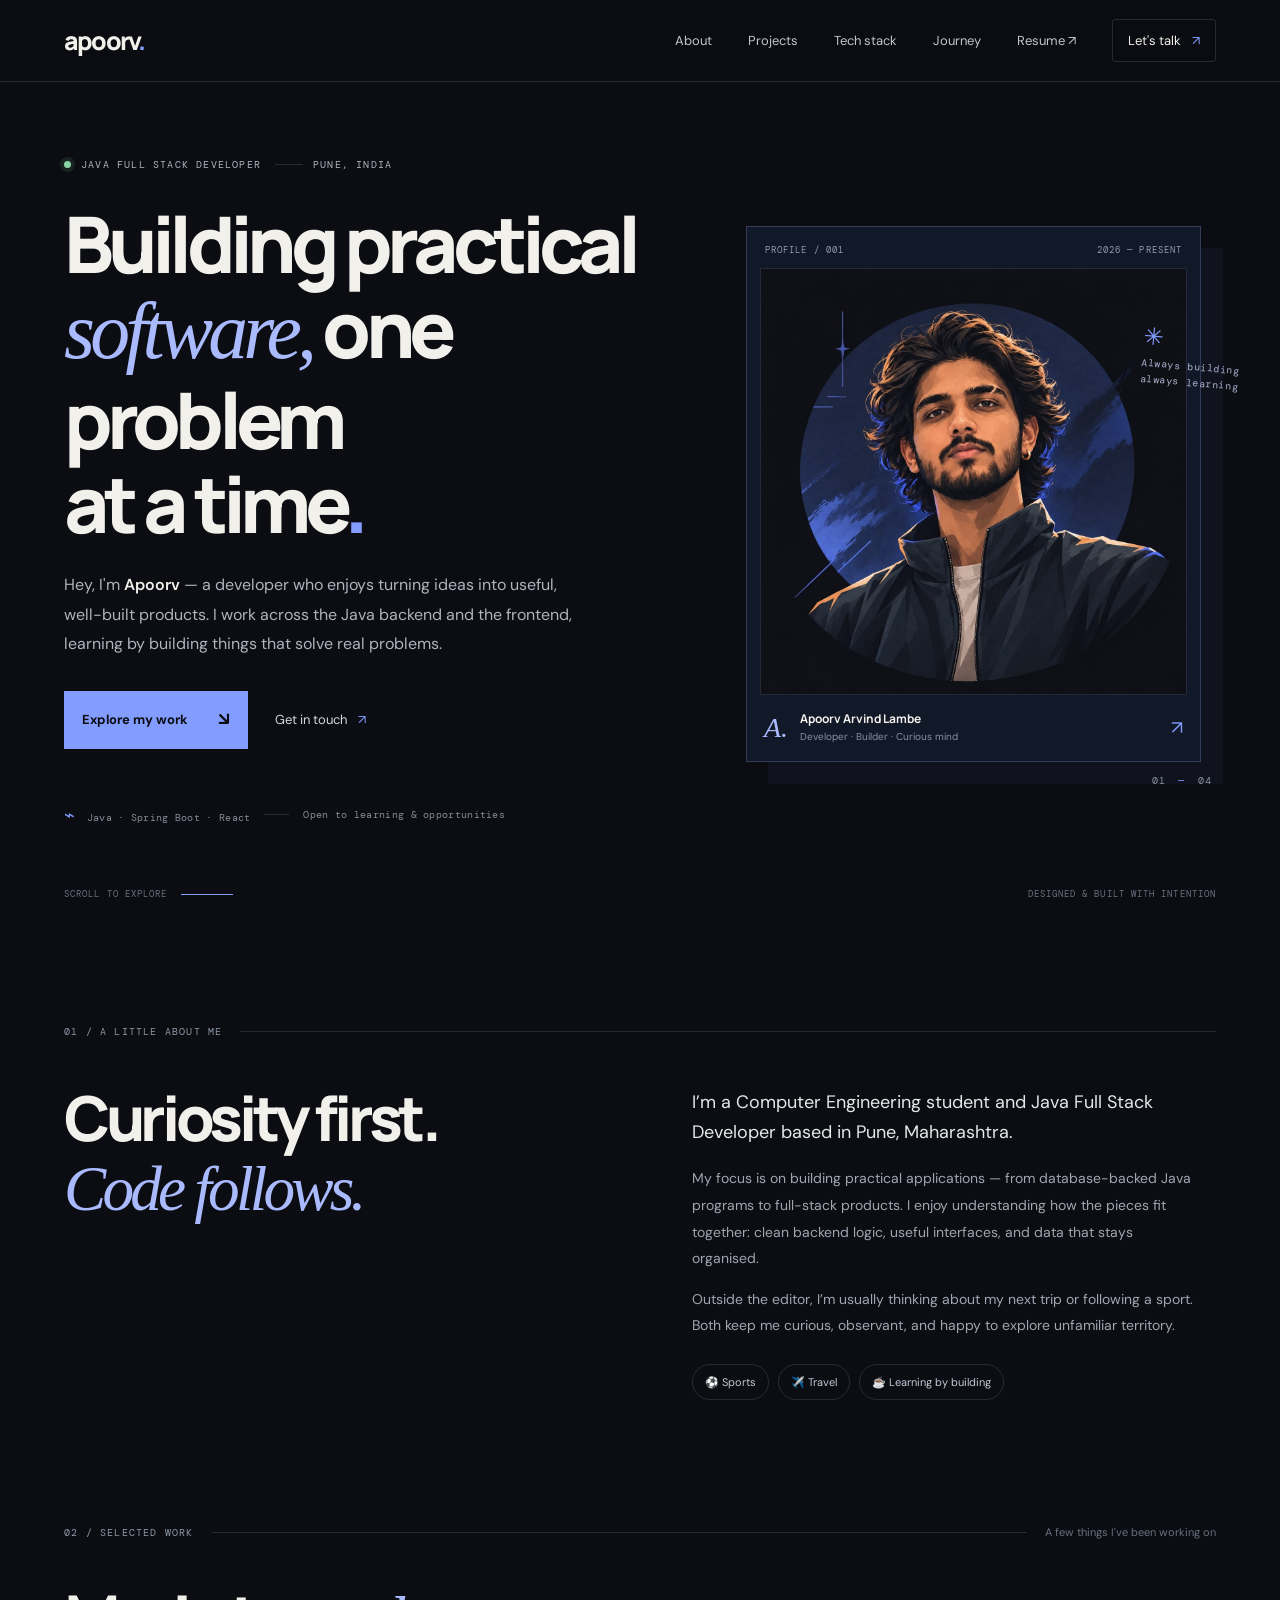
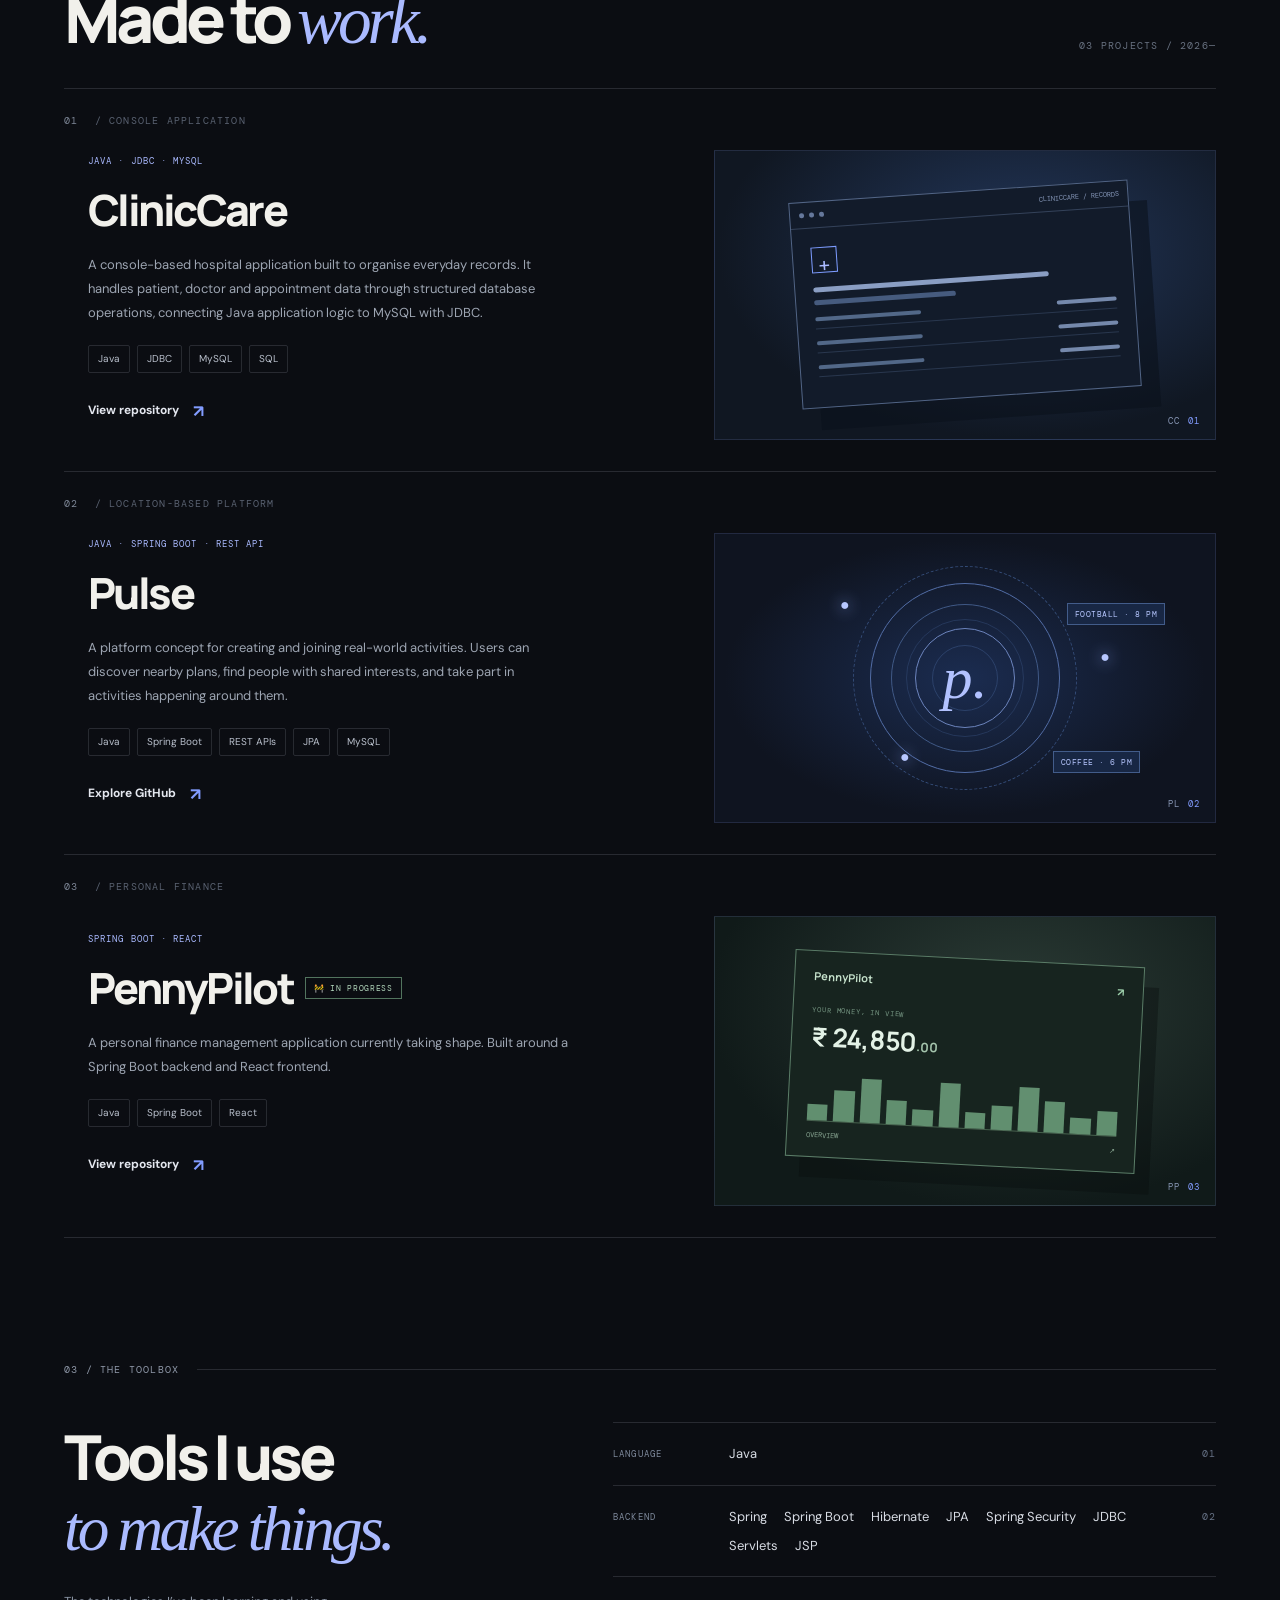
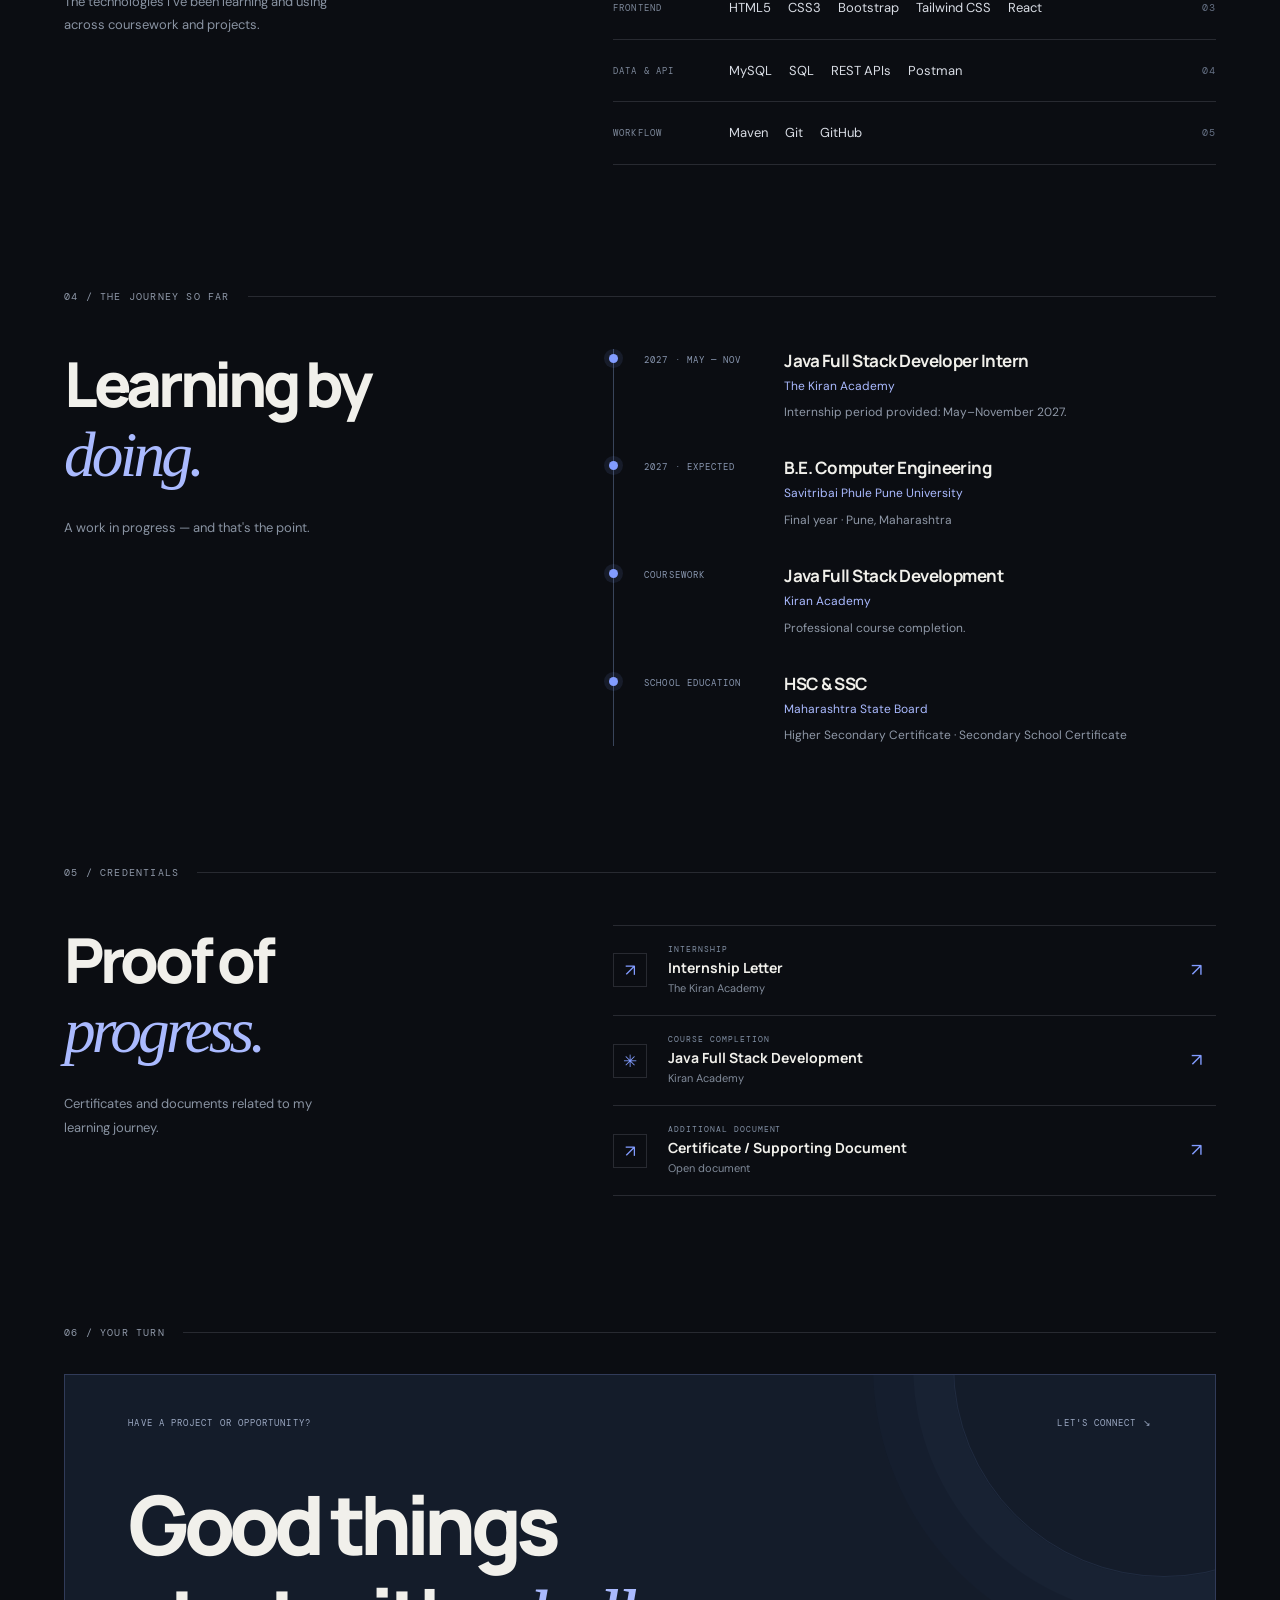
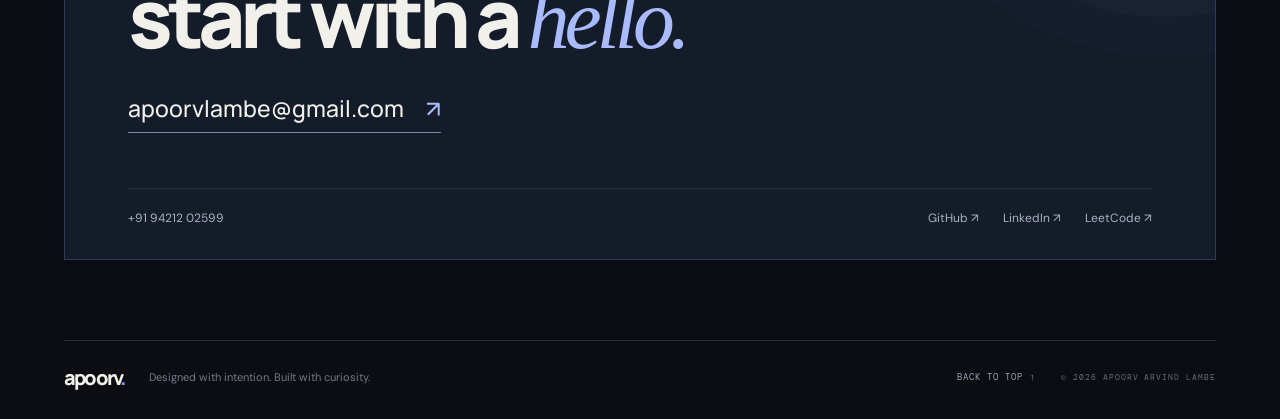
==== commit 1efb9eec: "Update index.html" ====
--- a/index.html
+++ b/index.html
@@ -52,6 +52,7 @@
       <a href="#work">Projects</a>
       <a href="#toolbox">Tech stack</a>
       <a href="#journey">Journey</a>
+      <a href="https://github.com/apoorv-gthub/Portfolio/blob/main/Apoorv%20Arvind%20Lambe%20-%20Software%20Development%20Engineer%20Resume.pdf" target="_blank" rel="noopener">Resume <span>↗</span></a>
       <a href="#contact" class="nav-contact">Let's talk <span>↗</span></a>
     </nav>
   </header>
